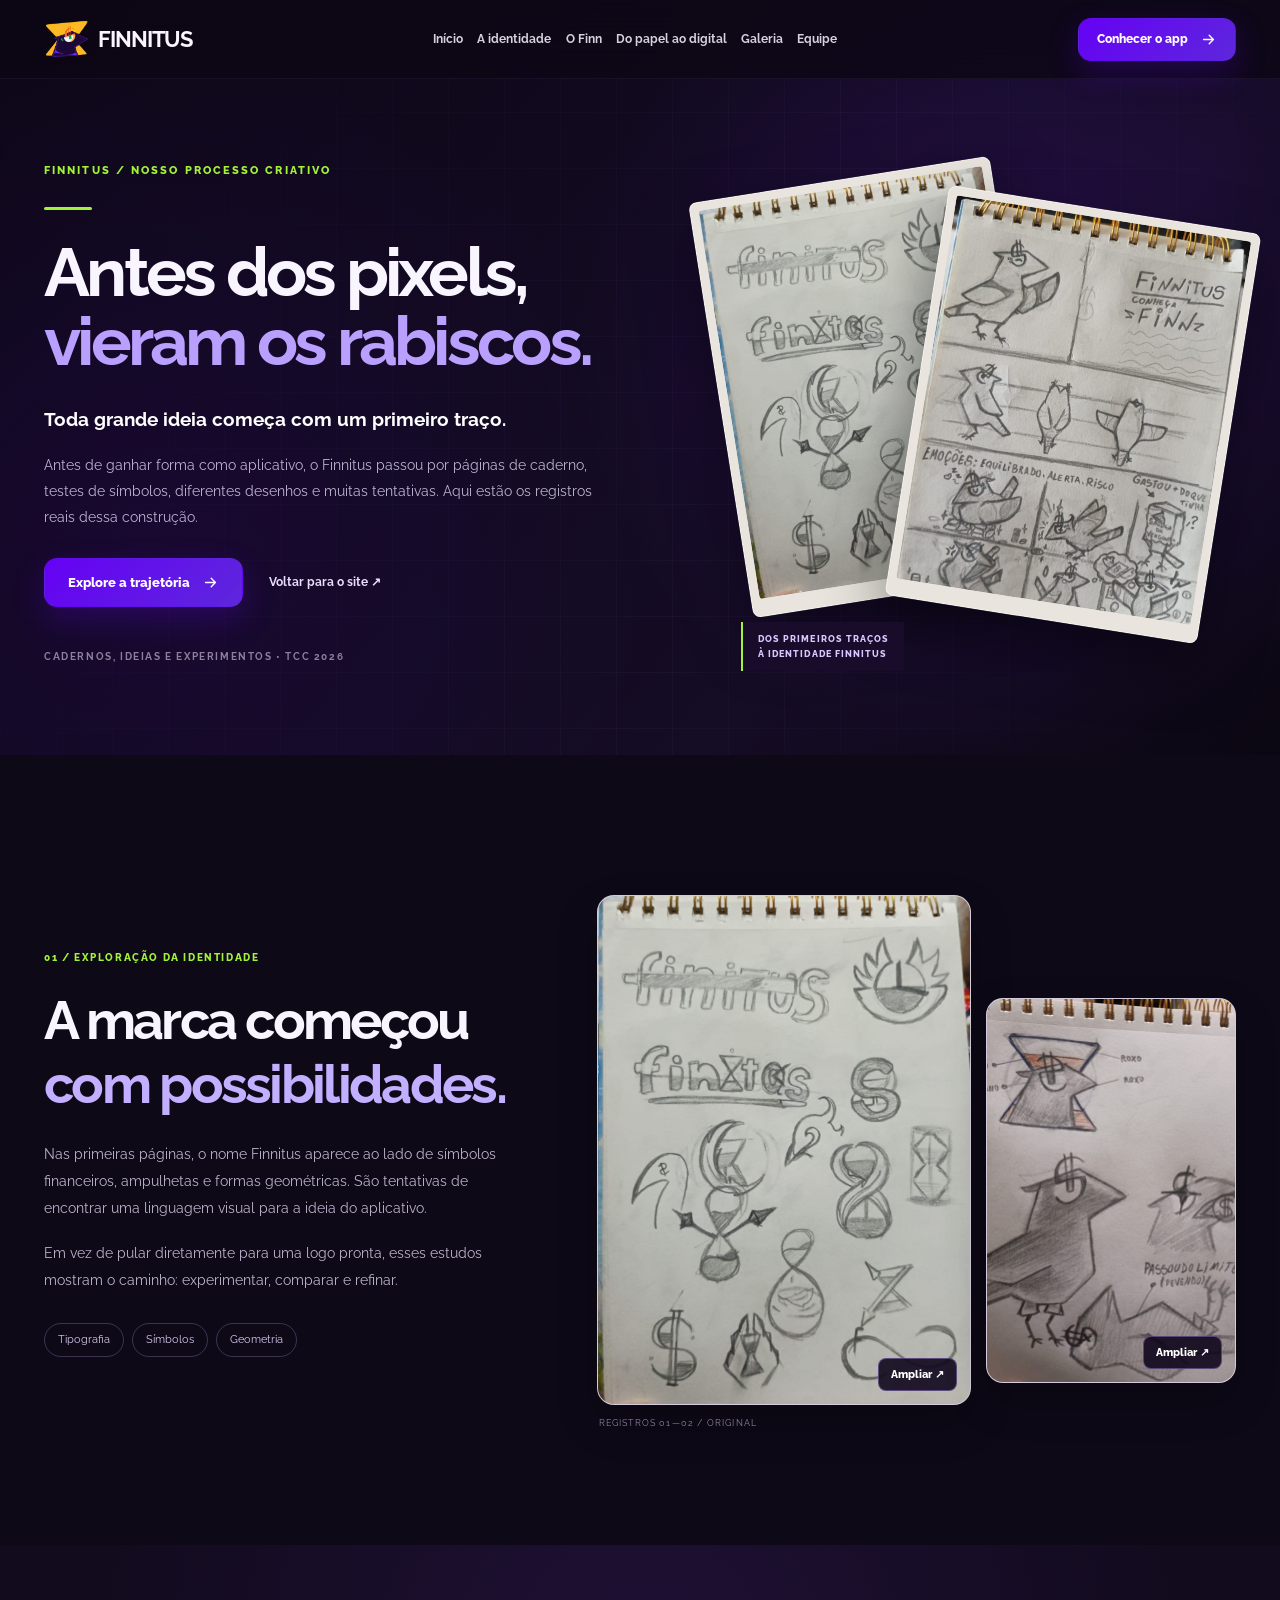
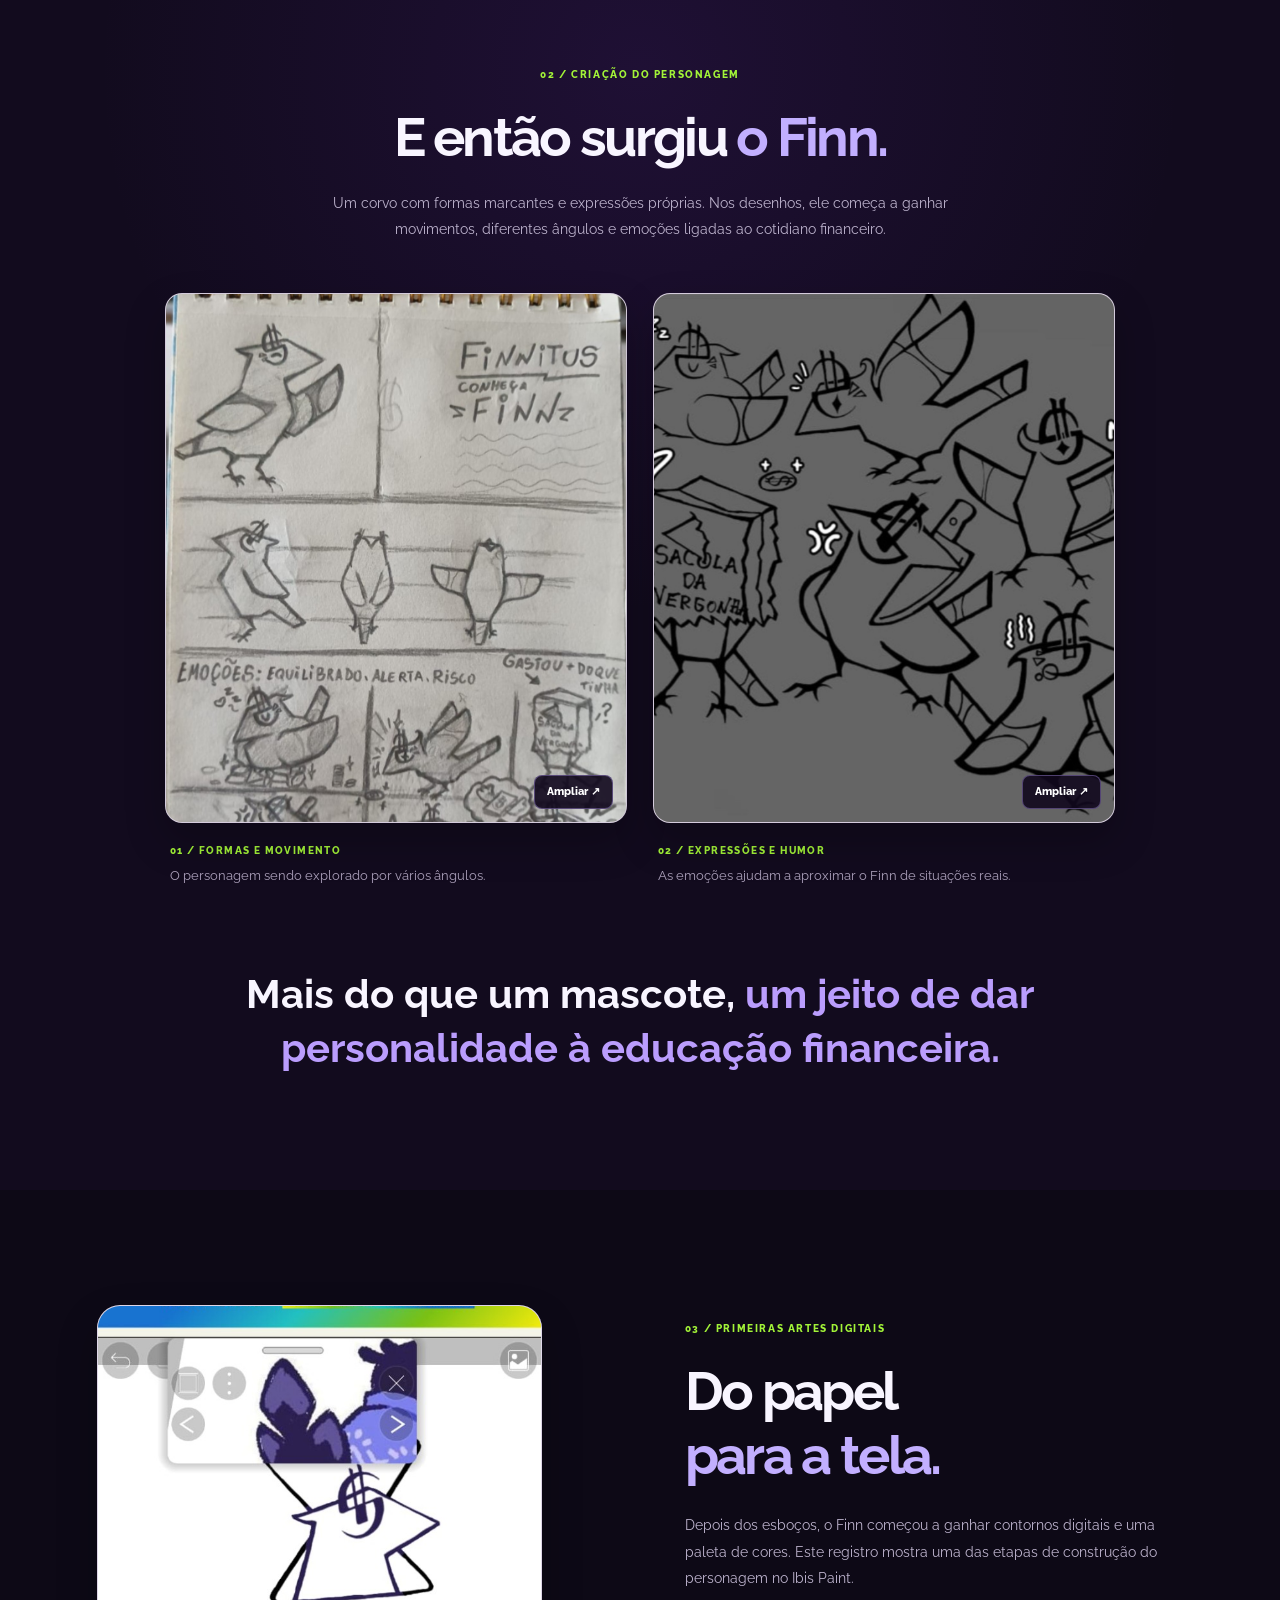
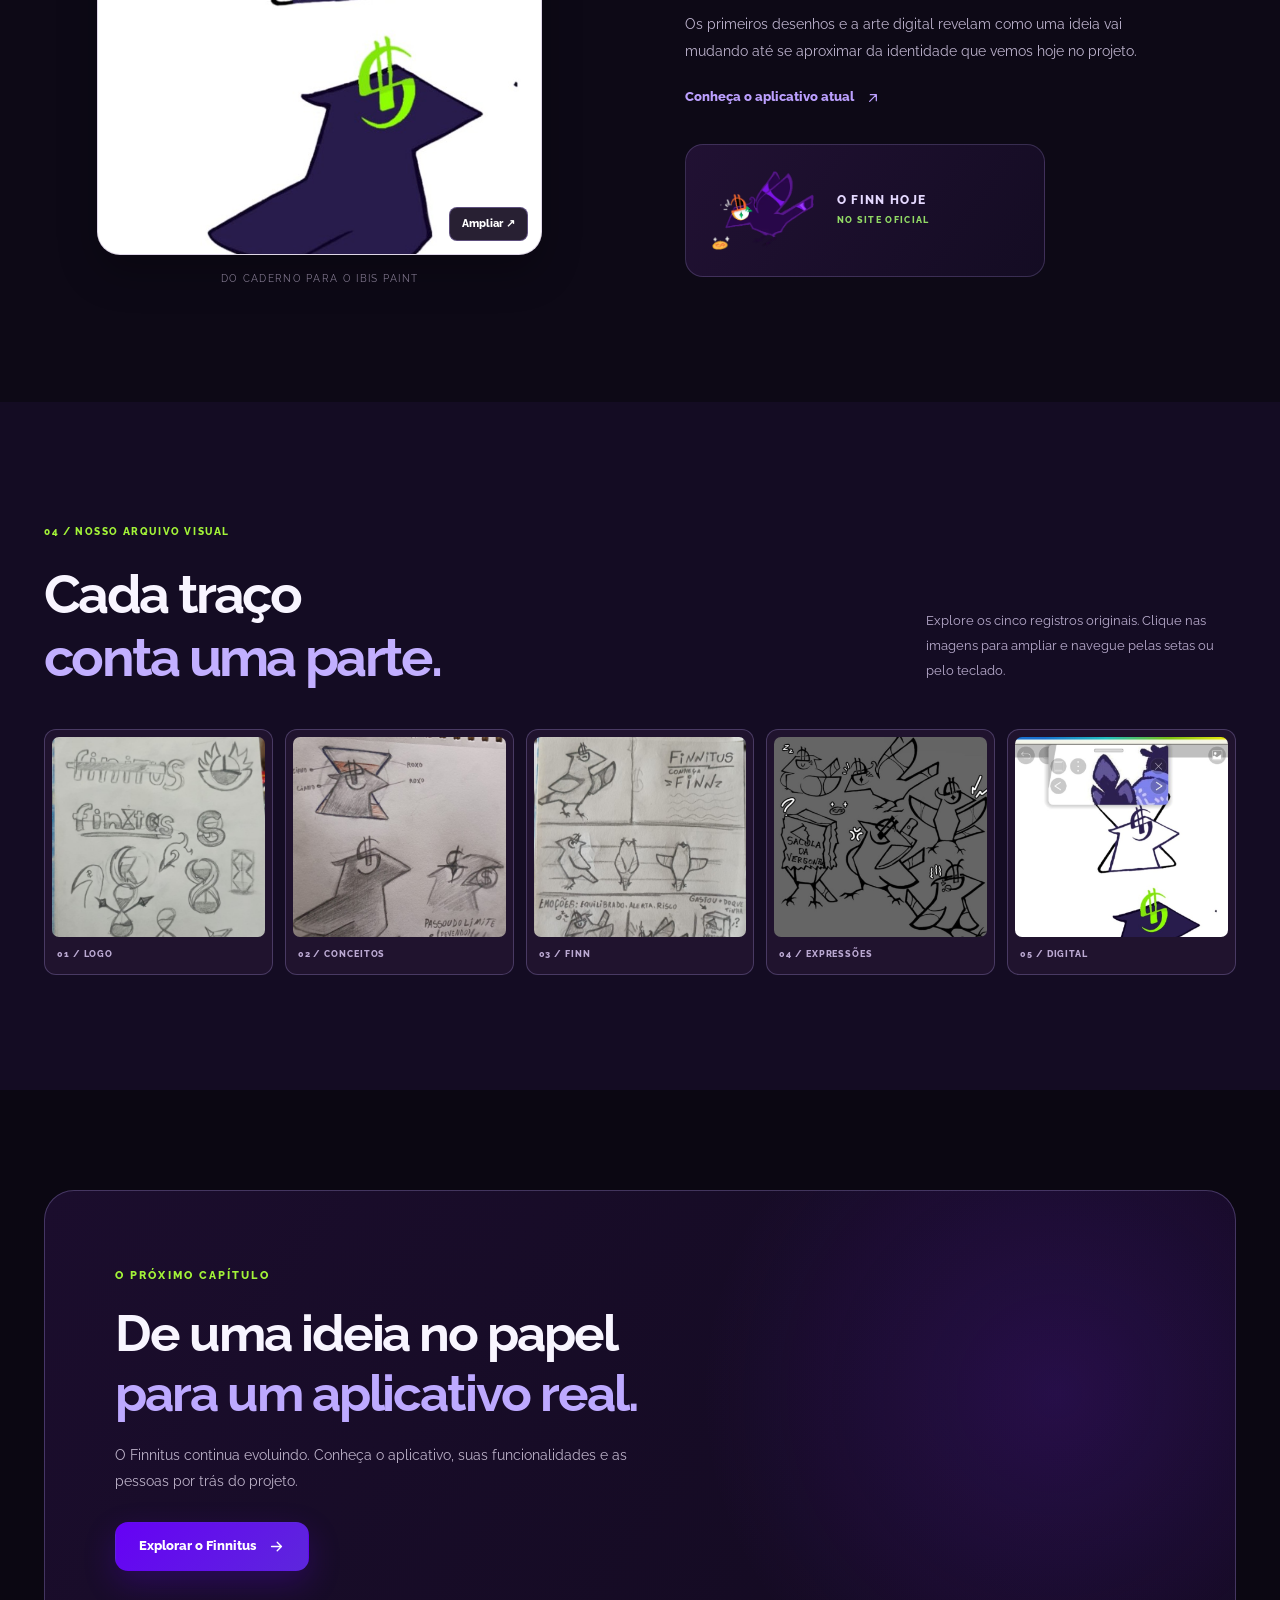
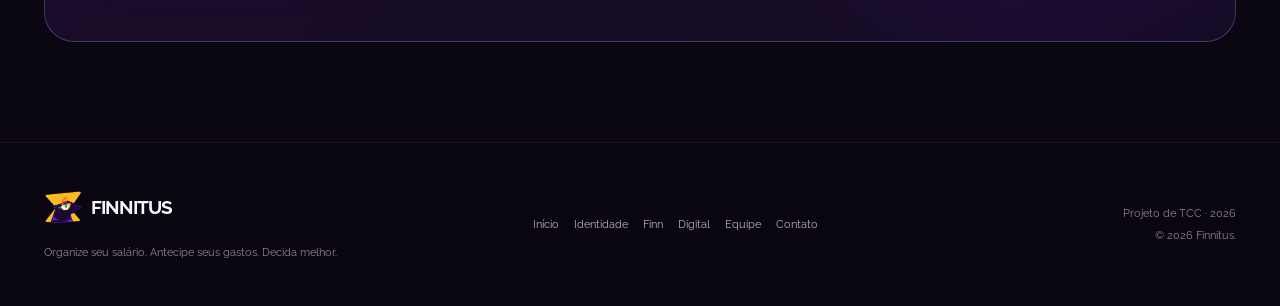
==== historia.html @ f1fde60e "design" ====
<!doctype html>
<html lang="pt-BR">
<head>
  <meta charset="UTF-8" />
  <meta name="viewport" content="width=device-width, initial-scale=1" />
  <meta name="theme-color" content="#0b0712" />
  <meta name="description" content="Conheça a origem do Finnitus: rascunhos da logo, primeiros desenhos do mascote Finn e o processo de criação da identidade visual do projeto." />
  <title>Nossa História — Os bastidores do Finnitus</title>
  <link rel="icon" type="image/png" href="assets/finn-icone.png" />
  <link rel="preconnect" href="https://fonts.googleapis.com" />
  <link rel="preconnect" href="https://fonts.gstatic.com" crossorigin />
  <link href="https://fonts.cdnfonts.com/css/sansation" rel="stylesheet" />
  <link href="https://fonts.googleapis.com/css2?family=Raleway:wght@400;500;600;700;800&display=swap" rel="stylesheet" />
  <link rel="stylesheet" href="styles.css" />
  <script src="historia.js" defer></script>
</head>
<body class="history-page">
  <svg class="svg-sprite" xmlns="http://www.w3.org/2000/svg" aria-hidden="true">
    <symbol id="icon-arrow" viewBox="0 0 24 24"><path d="M5 12h14m-6-6 6 6-6 6"/></symbol>
    <symbol id="icon-arrow-up-right" viewBox="0 0 24 24"><path d="M7 17 17 7M8 7h9v9"/></symbol>
    <symbol id="icon-menu" viewBox="0 0 24 24"><path d="M4 7h16M4 12h16M4 17h16"/></symbol>
    <symbol id="icon-close" viewBox="0 0 24 24"><path d="M5 5l14 14M19 5 5 19"/></symbol>
  </svg>
  <div class="scroll-progress" aria-hidden="true"></div>
  <header class="site-header" id="topo">
    <div class="container nav-shell">
      <a class="brand" href="index.html#inicio" aria-label="Finnitus, voltar ao início">
        <img src="assets/finn-logo-principal.png" alt="" width="41" height="36" />
        <span>FINNITUS<span></span></span>
      </a>
      <nav class="desktop-nav" aria-label="Menu principal">
        <a href="index.html#inicio">Início</a>
        <a href="#identidade">A identidade</a>
        <a href="#finn">O Finn</a>
        <a href="#digital">Do papel ao digital</a>
        <a href="#galeria">Galeria</a>
        <a href="index.html#equipe">Equipe</a>
      </nav>
      <a class="btn btn-small btn-gold desktop-download" href="index.html#funcionalidades">Conhecer o app <svg class="i" aria-hidden="true"><use href="#icon-arrow"/></svg></a>
      <button class="menu-toggle" type="button" aria-label="Abrir menu" aria-controls="mobile-nav" aria-expanded="false"><svg class="i"><use href="#icon-menu"/></svg></button>
    </div>
    <nav class="mobile-nav" id="mobile-nav" aria-label="Menu para celular" hidden>
      <a href="index.html#inicio">Início</a><a href="#identidade">A identidade</a><a href="#finn">O Finn</a><a href="#digital">Do papel ao digital</a><a href="#galeria">Galeria</a><a href="index.html#equipe">Equipe</a><a class="mobile-download" href="index.html#funcionalidades">Conhecer o aplicativo →</a>
    </nav>
  </header>
  <main>
    <section class="story-hero" aria-labelledby="story-hero-heading">
      <div class="container story-hero-grid">
        <div class="story-hero-copy" data-reveal>
          <span class="section-label">FINNITUS / NOSSO PROCESSO CRIATIVO</span>
          <span class="story-small-rule" aria-hidden="true"></span>
          <h1 id="story-hero-heading">Antes dos pixels,<br><em>vieram os rabiscos.</em></h1>
          <p class="story-hero-lead">Toda grande ideia começa com um primeiro traço.</p>
          <p>Antes de ganhar forma como aplicativo, o Finnitus passou por páginas de caderno, testes de símbolos, diferentes desenhos e muitas tentativas. Aqui estão os registros reais dessa construção.</p>
          <div class="story-hero-actions"><a class="btn btn-gold" href="#identidade">Explore a trajetória <svg class="i" aria-hidden="true"><use href="#icon-arrow"/></svg></a><a class="story-text-link" href="index.html#inicio">Voltar para o site ↗</a></div>
          <div class="story-hero-footnote">CADERNOS, IDEIAS E EXPERIMENTOS • TCC 2026</div>
        </div>
        <div class="story-hero-art" aria-label="Montagem com registros originais dos desenhos do Finnitus" data-reveal>
          <figure class="story-hero-sheet sheet-left"><img src="assets/historia/estudos-logo.jpg" alt="Estudos iniciais de logotipos Finnitus, símbolos e ampulhetas feitos a lápis"></figure>
          <figure class="story-hero-sheet sheet-right"><img src="assets/historia/esbocos-finn.jpg" alt="Página de caderno com estudos do corvo Finn e suas expressões"></figure>
          <span class="story-art-tag">DOS PRIMEIROS TRAÇOS<br>À IDENTIDADE FINNITUS</span>
        </div>
      </div>
    </section>

    <section class="section story-chapter story-chapter-one" id="identidade" aria-labelledby="identity-heading">
      <div class="container story-chapter-grid">
        <div class="story-chapter-copy" data-reveal>
          <span class="story-step">01 / EXPLORAÇÃO DA IDENTIDADE</span>
          <h2 class="section-title" id="identity-heading">A marca começou<br><span>com possibilidades.</span></h2>
          <p>Nas primeiras páginas, o nome Finnitus aparece ao lado de símbolos financeiros, ampulhetas e formas geométricas. São tentativas de encontrar uma linguagem visual para a ideia do aplicativo.</p>
          <p>Em vez de pular diretamente para uma logo pronta, esses estudos mostram o caminho: experimentar, comparar e refinar.</p>
          <div class="story-keywords"><span>Tipografia</span><span>Símbolos</span><span>Geometria</span></div>
        </div>
        <div class="story-photo-layout" data-reveal>
          <button class="story-photo story-photo-tall" type="button" data-lightbox-img="assets/historia/estudos-logo.jpg" data-lightbox-caption="Estudos iniciais da identidade — letras, símbolos e ampulhetas" aria-label="Ampliar estudos da identidade visual">
            <img src="assets/historia/estudos-logo.jpg" alt="Esboços do lettering Finnitus e diversos símbolos financeiros em um caderno" loading="lazy"><span class="story-photo-zoom">Ampliar ↗</span>
          </button>
          <button class="story-photo story-photo-small" type="button" data-lightbox-img="assets/historia/primeiros-conceitos.jpg" data-lightbox-caption="Experimentos com geometria, corvo e símbolo financeiro" aria-label="Ampliar os primeiros conceitos do Finnitus">
            <img src="assets/historia/primeiros-conceitos.jpg" alt="Esboços geométricos feitos a lápis combinando o corvo com símbolo de dinheiro" loading="lazy"><span class="story-photo-zoom">Ampliar ↗</span>
          </button>
          <span class="story-photo-foot">REGISTROS 01—02 / ORIGINAL</span>
        </div>
      </div>
    </section>

    <section class="section story-chapter story-chapter-alt" id="finn" aria-labelledby="finn-heading">
      <div class="container">
        <div class="story-center-intro" data-reveal>
          <span class="story-step">02 / CRIAÇÃO DO PERSONAGEM</span>
          <h2 class="section-title" id="finn-heading">E então surgiu <span>o Finn.</span></h2>
          <p>Um corvo com formas marcantes e expressões próprias. Nos desenhos, ele começa a ganhar movimentos, diferentes ângulos e emoções ligadas ao cotidiano financeiro.</p>
        </div>
        <div class="story-two-photos" data-reveal>
          <div class="story-photo-with-caption">
            <button class="story-photo" type="button" data-lightbox-img="assets/historia/esbocos-finn.jpg" data-lightbox-caption="Estudos do corvo Finn: poses, movimentos e primeiras expressões" aria-label="Ampliar desenhos iniciais do Finn">
              <img src="assets/historia/esbocos-finn.jpg" alt="Caderno com estudos do Finn de frente, de costas, de lado e em diversas situações" loading="lazy"><span class="story-photo-zoom">Ampliar ↗</span>
            </button>
            <div class="story-figure-label"><span>01 / FORMAS E MOVIMENTO</span><p>O personagem sendo explorado por vários ângulos.</p></div>
          </div>
          <div class="story-photo-with-caption">
            <button class="story-photo" type="button" data-lightbox-img="assets/historia/expressoes-finn.jpg" data-lightbox-caption="Estudos de emoções do Finn: sono, surpresa, preocupação e gastos" aria-label="Ampliar expressões e emoções do Finn">
              <img src="assets/historia/expressoes-finn.jpg" alt="Conjunto de desenhos do Finn com expressões variadas, incluindo a sacola da vergonha" loading="lazy"><span class="story-photo-zoom">Ampliar ↗</span>
            </button>
            <div class="story-figure-label"><span>02 / EXPRESSÕES E HUMOR</span><p>As emoções ajudam a aproximar o Finn de situações reais.</p></div>
          </div>
        </div>
        <div class="story-quote" data-reveal>Mais do que um mascote, <em>um jeito de dar personalidade à educação financeira.</em></div>
      </div>
    </section>

    <section class="section story-chapter story-digital" id="digital" aria-labelledby="digital-heading">
      <div class="container story-digital-grid">
        <div class="story-digital-media" data-reveal>
          <button class="story-photo story-digital-screenshot" type="button" data-lightbox-img="assets/historia/finn-digital.jpg" data-lightbox-caption="Primeira fase da arte digital do Finn no Ibis Paint" aria-label="Ampliar registro do desenho digital do Finn">
            <img src="assets/historia/finn-digital.jpg" alt="Tela do Ibis Paint com o desenho digital de um corvo roxo, com traços e cores mais definidos" loading="lazy"><span class="story-photo-zoom">Ampliar ↗</span>
          </button>
          <span class="story-digital-media-tag">DO CADERNO PARA O IBIS PAINT</span>
        </div>
        <div class="story-chapter-copy" data-reveal>
          <span class="story-step">03 / PRIMEIRAS ARTES DIGITAIS</span>
          <h2 class="section-title" id="digital-heading">Do papel<br><span>para a tela.</span></h2>
          <p>Depois dos esboços, o Finn começou a ganhar contornos digitais e uma paleta de cores. Este registro mostra uma das etapas de construção do personagem no Ibis Paint.</p>
          <p>Os primeiros desenhos e a arte digital revelam como uma ideia vai mudando até se aproximar da identidade que vemos hoje no projeto.</p>
          <a href="index.html#funcionalidades" class="history-preview-link">Conheça o aplicativo atual <svg class="i" aria-hidden="true"><use href="#icon-arrow-up-right"/></svg></a>
          <div class="story-current-finn" aria-label="Versão atual do mascote no site"><img src="assets/finn-voando.png" alt="Finn, mascote atual do Finnitus, em uma pose de voo" loading="lazy"/><span>O FINN HOJE<br><small>NO SITE OFICIAL</small></span></div>
        </div>
      </div>
    </section>

    <section class="section story-gallery-section" id="galeria" aria-labelledby="gallery-heading">
      <div class="container">
        <div class="story-gallery-header" data-reveal>
          <div><span class="story-step">04 / NOSSO ARQUIVO VISUAL</span><h2 class="section-title" id="gallery-heading">Cada traço<br><span>conta uma parte.</span></h2></div>
          <p>Explore os cinco registros originais. Clique nas imagens para ampliar e navegue pelas setas ou pelo teclado.</p>
        </div>
        <div class="story-gallery-grid" data-reveal>
          <button type="button" class="story-gallery-item" data-lightbox-target="0"><img src="assets/historia/estudos-logo.jpg" alt="Miniatura dos estudos de logo" loading="lazy"><span>01 / LOGO</span></button>
          <button type="button" class="story-gallery-item" data-lightbox-target="1"><img src="assets/historia/primeiros-conceitos.jpg" alt="Miniatura dos primeiros conceitos geométricos" loading="lazy"><span>02 / CONCEITOS</span></button>
          <button type="button" class="story-gallery-item" data-lightbox-target="2"><img src="assets/historia/esbocos-finn.jpg" alt="Miniatura dos esboços do mascote" loading="lazy"><span>03 / FINN</span></button>
          <button type="button" class="story-gallery-item" data-lightbox-target="3"><img src="assets/historia/expressoes-finn.jpg" alt="Miniatura das expressões do Finn" loading="lazy"><span>04 / EXPRESSÕES</span></button>
          <button type="button" class="story-gallery-item" data-lightbox-target="4"><img src="assets/historia/finn-digital.jpg" alt="Miniatura do Finn digital no Ibis Paint" loading="lazy"><span>05 / DIGITAL</span></button>
        </div>
      </div>
    </section>

    <section class="story-cta-section">
      <div class="container"><div class="story-cta-inner" data-reveal>
        <span class="section-label">O PRÓXIMO CAPÍTULO</span>
        <h2>De uma ideia no papel<br><span>para um aplicativo real.</span></h2>
        <p>O Finnitus continua evoluindo. Conheça o aplicativo, suas funcionalidades e as pessoas por trás do projeto.</p>
        <a href="index.html#inicio" class="btn btn-gold">Explorar o Finnitus <svg class="i" aria-hidden="true"><use href="#icon-arrow"/></svg></a>
      </div></div>
    </section>
  </main>
  <footer class="footer"><div class="container footer-content"><div><a class="brand" href="index.html#inicio"><img src="assets/finn-logo-principal.png" alt="" width="37" height="33"/><span>FINNITUS</span></a><p>Organize seu salário. Antecipe seus gastos. Decida melhor.</p></div><div class="footer-links"><a href="index.html#inicio">Início</a><a href="#identidade">Identidade</a><a href="#finn">Finn</a><a href="#digital">Digital</a><a href="index.html#equipe">Equipe</a><a href="index.html#contato">Contato</a></div><div class="footer-legal"><p>Projeto de TCC · 2026</p><p>© <span id="current-year">2026</span> Finnitus.</p></div></div></footer>

  <dialog class="story-lightbox" id="story-lightbox" aria-label="Visualização ampliada dos registros do Finnitus">
    <button class="story-lightbox-close" type="button" data-lightbox-close aria-label="Fechar imagem">✕</button>
    <button class="story-lightbox-nav story-lightbox-prev" type="button" data-lightbox-prev aria-label="Imagem anterior">‹</button>
    <figure><img src="" alt="" id="story-lightbox-image"/><figcaption><span id="story-lightbox-caption"></span><small id="story-lightbox-count"></small></figcaption></figure>
    <button class="story-lightbox-nav story-lightbox-next" type="button" data-lightbox-next aria-label="Próxima imagem">›</button>
  </dialog>
</body>
</html>
---- styles.css ----
/* FINNITUS • Landing page | Paleta oficial #420090 #320B59 #FFB909 #2AA84E */
:root {
  color-scheme: dark;
  --bg: #0b0712;
  --bg-2: #100b1b;
  --surface: #191026;
  --surface-2: #21122f;
  --purple: #420090;
  --purple-dark: #320b59;
  --purple-light: #ab67fc;
  --yellow: #ffb909;
  --green: #2aa84e;
  --text: #f8f5ff;
  --muted: #aaa3b9;
  --border: rgba(194,133,252,.22);
  --serif: 'The Seasons','Playfair Display',Georgia,serif;
  --sans: 'DM Sans',Arial,sans-serif;
  --radius: 20px;
}

*,*::before,*::after {
  box-sizing: border-box;
}

html {
  scroll-behavior: smooth;
  scroll-padding-top: 98px;
}

body {
  margin: 0;
  background: var(--bg);
  color: var(--text);
  font-family: var(--sans);
  font-size: 16px;
  line-height: 1.6;
  -webkit-font-smoothing: antialiased;
  overflow-x: hidden;
}

::selection {
  background: #ffb909;
  color: #15071e;
}

a {
  color: inherit;
  text-decoration: none;
}

button,input,textarea {
  font: inherit;
}

button {
  cursor: pointer;
}

button:disabled {
  cursor: not-allowed;
}

img {
  max-width: 100%;
  display: block;
}

svg.i {
  width: 20px;
  height: 20px;
  stroke: currentColor;
  stroke-width: 1.9;
  fill: none;
  stroke-linecap: round;
  stroke-linejoin: round;
  flex-shrink: 0;
}

.svg-sprite {
  position: absolute;
  width: 0;
  height: 0;
  overflow: hidden;
}

.container {
  width: min(1220px,calc(100% - 88px));
  margin: 0 auto;
}

.section {
  position: relative;
  padding: 112px 0;
  isolation: isolate;
}

.section-label {
  font-size: 11px;
  letter-spacing: .19em;
  font-weight: 800;
  color: var(--yellow);
  display: inline-block;
  margin-bottom: 20px;
}

.section-title {
  font-family: var(--serif);
  font-weight: 500;
  letter-spacing: -.045em;
  line-height: 1.18;
  font-size: clamp(34px,4.2vw,61px);
  margin: 0 0 23px;
}

.section-title span {
  color: #b681fa;
}

.section-heading {
  display: flex;
  align-items: end;
  justify-content: space-between;
  gap: 32px;
  margin-bottom: 40px;
}

.section-heading .section-title {
  margin-bottom: 10px;
}

.section-heading p {
  color: var(--muted);
  margin: 0;
  max-width: 460px;
}

.section-aside {
  font-size: 11px;
  color: var(--yellow);
  letter-spacing: .14em;
  text-align: right;
  line-height: 1.8;
  font-weight: 700;
}

.text-link {
  color: var(--yellow);
  display: inline-flex;
  align-items: center;
  gap: 12px;
  font-weight: 700;
  margin-top: 16px;
  transition: gap .25s;
}

.text-link:hover {
  gap: 20px;
}

.text-link .i {
  width: 16px;
}

.btn {
  border: 1px solid transparent;
  display: inline-flex;
  align-items: center;
  justify-content: center;
  gap: 12px;
  padding: 15px 23px;
  border-radius: 13px;
  font-weight: 800;
  font-size: 13px;
  line-height: 1.25;
  white-space: nowrap;
  transition: transform .25s,box-shadow .25s,background .25s,border-color .25s;
  min-height: 48px;
}

.btn .i {
  width: 17px;
  height: 17px;
}

.btn:hover {
  transform: translateY(-3px);
}

.btn:focus-visible,a:focus-visible,summary:focus-visible,input:focus-visible,textarea:focus-visible,.menu-toggle:focus-visible {
  outline: 2px solid var(--yellow);
  outline-offset: 4px;
}

.btn-gold {
  background: var(--yellow);
  color: #241007;
  box-shadow: 0 10px 32px #ffb90924;
}

.btn-gold:hover {
  background: #ffd348;
  box-shadow: 0 12px 42px #ffb90938;
}

.btn-outline {
  border-color: #ffb90991;
  background: #180e25;
  color: var(--text);
}

.btn-outline:hover {
  border-color: var(--yellow);
  background: #291c33;
}

.btn-dark {
  background: #130d1f;
  color: var(--text);
  box-shadow: 0 9px 25px #1c0c2666;
}

.btn-dark:hover {
  background: #251239;
}

.btn-small {
  font-size: 12px;
  padding: 12px 18px;
  min-height: 42px;
}

/* background */
.page-glow {
  position: absolute;
  z-index: -1;
  pointer-events: none;
  filter: blur(30px);
  border-radius: 50%;
}

.glow-one {
  width: 500px;
  height: 500px;
  top: -150px;
  right: -170px;
  background: radial-gradient(circle,#62009733,transparent 65%);
}

.glow-two {
  width: 650px;
  height: 650px;
  top: 1300px;
  left: -400px;
  background: radial-gradient(circle,#320b593f,transparent 62%);
}

.scroll-progress {
  position: fixed;
  height: 3px;
  left: 0;
  top: 0;
  background: linear-gradient(90deg,var(--yellow),#8b40df,var(--green));
  width: 0;
  z-index: 300;
}

/* header */
.site-header {
  position: fixed;
  top: 0;
  left: 0;
  width: 100%;
  z-index: 100;
  background: rgba(12,7,20,.76);
  backdrop-filter: blur(22px);
  -webkit-backdrop-filter: blur(22px);
  border-bottom: 1px solid #bb91ea12;
  transition: background .3s;
}

.site-header.scrolled {
  background: rgba(9,5,16,.94);
  box-shadow: 0 8px 42px #0004;
}

.nav-shell {
  min-height: 78px;
  display: flex;
  align-items: center;
  justify-content: space-between;
  gap: 16px;
}

.brand {
  display: inline-flex;
  align-items: center;
  gap: 8px;
  white-space: nowrap;
}

.brand img {
  height: 46px;
  width: 46px;
  object-fit: contain;
}

.brand>span {
  font-family: var(--serif);
  font-size: 22px;
  letter-spacing: -.04em;
  line-height: 1;
}

.brand-dot {
  color: var(--yellow);
}

.desktop-nav {
  display: flex;
  gap: 23px;
  align-items: center;
}

.desktop-nav a {
  color: #d7d1df;
  font-size: 11.5px;
  font-weight: 700;
  padding: 10px 0;
  position: relative;
  transition: color .2s;
}

.desktop-nav a::after {
  content: '';
  height: 2px;
  background: var(--yellow);
  position: absolute;
  left: 0;
  bottom: 2px;
  width: 0;
  transition: width .25s;
}

.desktop-nav a:hover,.desktop-nav a.is-current {
  color: white;
}

.desktop-nav a.is-current::after,.desktop-nav a:hover::after {
  width: 100%;
}

.menu-toggle {
  display: none;
  background: transparent;
  border: 1px solid var(--border);
  border-radius: 10px;
  min-width: 42px;
  min-height: 42px;
  color: white;
  align-items: center;
  justify-content: center;
}

.mobile-nav {
  display: none;
}

/* hero */
.hero {
  min-height: 765px;
  display: flex;
  align-items: center;
  padding-top: 155px;
  padding-bottom: 95px;
  overflow: hidden;
  background: radial-gradient(circle at 71% 45%,#3d0a644f,transparent 36%),radial-gradient(circle at 7% 80%,#2b0b4840,transparent 41%),linear-gradient(150deg,#0e0917,#090711 84%);
}

.hero::before {
  content: '';
  width: 550px;
  height: 550px;
  position: absolute;
  right: -200px;
  top: 60px;
  border: 1px solid #ffb9091c;
  transform: rotate(35deg);
  border-radius: 80px;
  pointer-events: none;
}

.hero::after {
  content: '';
  position: absolute;
  left: -130px;
  bottom: -130px;
  width: 340px;
  height: 240px;
  transform: rotate(-28deg);
  background: linear-gradient(90deg,#ffb90930,transparent);
  filter: blur(30px);
  pointer-events: none;
}

.hero-noise {
  position: absolute;
  inset: 0;
  pointer-events: none;
  z-index: -1;
  background-image: url("data:image/svg+xml,%3Csvg viewBox='0 0 180 180' xmlns='http://www.w3.org/2000/svg'%3E%3Cfilter id='n'%3E%3CfeTurbulence type='fractalNoise' baseFrequency='.82' numOctaves='3' stitchTiles='stitch'/%3E%3C/filter%3E%3Crect width='100%25' height='100%25' filter='url(%23n)' opacity='.19'/%3E%3C/svg%3E");
  opacity: .12;
}

.hero-layout {
  display: grid;
  grid-template-columns: 46% 54%;
  align-items: center;
  gap: 0;
}

.hero-copy {
  position: relative;
  z-index: 8;
  padding-top: 12px;
}

.eyebrow {
  display: flex;
  align-items: center;
  gap: 10px;
  font-size: 10px;
  letter-spacing: .14em;
  font-weight: 800;
  color: #d5c2e8;
  margin-bottom: 30px;
}

.pulse-dot {
  width: 7px;
  height: 7px;
  border-radius: 100%;
  background: var(--green);
  box-shadow: 0 0 0 5px #2aa84e1a;
  animation: pulse 3s ease-in-out infinite;
}

.hero h1 {
  font-family: var(--serif);
  font-weight: 500;
  font-size: clamp(59px,7vw,111px);
  line-height: .99;
  letter-spacing: -.068em;
  margin: 0 0 26px;
  text-shadow: 0 6px 25px #0005;
}

.hero h1>span {
  display: block;
  color: #ad66ff;
}

.title-point {
  color: var(--yellow);
}

.hero-lead {
  font-family: var(--serif);
  font-size: clamp(20px,2vw,29px);
  line-height: 1.33;
  max-width: 430px;
  color: var(--text);
  margin: 0 0 18px;
}

.hero-lead em {
  color: var(--yellow);
  font-style: normal;
}

.hero-description {
  max-width: 450px;
  color: #b6adca;
  font-size: 14px;
  line-height: 1.9;
  margin: 0 0 32px;
}

.hero-actions {
  display: flex;
  gap: 12px;
  flex-wrap: wrap;
}

.hero-meta {
  display: flex;
  align-items: center;
  gap: 16px;
  margin-top: 38px;
}

.mini-avatars {
  display: flex;
  align-items: center;
  padding-left: 6px;
}

.mini-avatars img {
  width: 34px;
  height: 34px;
  margin-left: -8px;
  border: 2px solid #110b1d;
  border-radius: 50%;
  object-fit: cover;
  object-position: center;
  display: block;
  background: #2a173d;
  box-shadow: 0 4px 12px rgba(0, 0, 0, 0.22);
}

.mini-avatars img:first-child {
  margin-left: 0;
}

@media (max-width: 520px) {
  .mini-avatars img {
    width: 30px;
    height: 30px;
  }
}

.hero-meta strong {
  display: block;
  font-size: 11px;
}

.hero-meta small {
  color: #a29caf;
  font-size: 10px;
  display: block;
}

.hero-art {
  position: relative;
  height: 580px;
  transform-style: preserve-3d;
}

.hero-orbit {
  position: absolute;
  pointer-events: none;
  border-radius: 50%;
  transform: rotate(-17deg);
}

.orbit-one {
  width: 520px;
  height: 275px;
  border: 1px solid #9d44e550;
  left: 43px;
  top: 175px;
  box-shadow: inset 0 0 70px #4e157b19;
}

.orbit-two {
  width: 600px;
  height: 350px;
  border: 1px dashed #ffb90940;
  left: 10px;
  top: 155px;
}

.hero-geo {
  position: absolute;
  pointer-events: none;
}

.geo-diamond {
  height: 230px;
  width: 230px;
  background: linear-gradient(145deg,#ffb909d6,#ffb90910);
  clip-path: polygon(50% 0,100% 50%,50% 100%,0 50%);
  right: 15px;
  top: 25px;
  transform: rotate(16deg);
  opacity: .35;
}

.geo-line {
  height: 2px;
  width: 350px;
  background: linear-gradient(90deg,transparent,#2aa84e,transparent);
  transform: rotate(-36deg);
  right: -40px;
  top: 220px;
  box-shadow: 0 0 30px #2aa84e;
}

.mockphone {
  width: 228px;
  height: 462px;
  border-radius: 38px;
  position: absolute;
  overflow: hidden;
  padding: 8px;
  background: linear-gradient(135deg,#9080a9,#21152d 26%,#0b0712 65%,#9b50d4);
  border: 2px solid #b279e7;
  box-shadow: 0 20px 70px #000b,0 0 50px #5b169551, inset 0 0 4px #fbebff;
  transform-origin: center;
  transition: transform .3s ease;
}

.phone-front {
  left: 82px;
  top: 48px;
  z-index: 3;
  transform: rotate(-9deg);
  animation: phoneFloat 7s ease-in-out infinite;
}

.phone-back {
  right: 42px;
  top: 28px;
  z-index: 2;
  transform: rotate(10deg) scale(.96);
  opacity: .97;
  animation: phoneFloatBack 8s ease-in-out infinite;
}

.phone-screen {
  height: 100%;
  border-radius: 29px;
  position: relative;
  overflow: hidden;
  background: linear-gradient(180deg,#0f091a,#160c24 60%,#0c0813);
  padding: 29px 14px 17px;
}

.phone-notch {
  position: absolute;
  top: 14px;
  left: calc(50% - 47px);
  width: 94px;
  height: 18px;
  border-radius: 16px;
  background: #040307;
  z-index: 5;
}

.phone-status {
  position: absolute;
  top: 9px;
  left: 18px;
  right: 17px;
  display: flex;
  justify-content: space-between;
  color: #fff;
  font-size: 8px;
  font-weight: 800;
  letter-spacing: .06em;
}

.phone-welcome {
  display: flex;
  justify-content: space-between;
  align-items: center;
  font-size: 10px;
  margin: 18px 0 18px;
  line-height: 1.4;
}

.phone-welcome b {
  display: block;
  font-size: 12px;
}

.mini-circle {
  background: #422364;
  border-radius: 50%;
  padding: 6px;
}

.balance-card {
  border-radius: 14px;
  background: linear-gradient(140deg,#5709a8,#350465);
  padding: 15px 13px 12px;
  position: relative;
  overflow: hidden;
  box-shadow: 0 10px 30px #30015f4d;
}

.balance-card span {
  color: #e3c7ff;
  font-size: 9px;
  display: block;
}

.balance-card strong {
  font-size: 22px;
  line-height: 1.8;
  letter-spacing: -.05em;
}

.balance-card small {
  display: block;
  font-size: 8px;
  color: #d8afec;
}

.balance-stripe {
  position: absolute;
  bottom: -10px;
  right: -20px;
  border-radius: 50%;
  width: 110px;
  height: 60px;
  border: 15px solid #9d59fd42;
}

.phone-metrics {
  display: grid;
  grid-template-columns: 1fr 1fr;
  gap: 8px;
  margin-top: 11px;
}

.phone-metrics>div {
  background: #1b1029;
  border: 1px solid #39165c;
  border-radius: 12px;
  padding: 10px 9px;
}

.phone-metrics small,.phone-metrics strong {
  display: block;
  font-size: 8px;
}

.phone-metrics strong {
  font-size: 10px;
  margin-top: 4px;
}

.metric-icon {
  display: grid;
  place-items: center;
  width: 21px;
  height: 21px;
  border-radius: 7px;
  font-size: 15px;
  margin-bottom: 7px;
}

.m-green {
  background: #143c2d;
  color: #56d57c;
}

.m-gold {
  background: #4d2b13;
  color: var(--yellow);
}

.phone-section-title {
  display: flex;
  justify-content: space-between;
  font-size: 10px;
  font-weight: 800;
  margin: 21px 0 10px;
}

.phone-section-title span {
  color: #a898ba;
}

.tiny-chart {
  display: flex;
  align-items: end;
  gap: 8px;
  height: 66px;
  background: #1c102c;
  border: 1px solid #351b4e;
  border-radius: 10px;
  padding: 8px 12px;
}

.tiny-chart i {
  display: block;
  background: linear-gradient(#c38cfe,#6500cb);
  border-radius: 3px 3px 1px 1px;
  flex: 1;
  height: 20%;
}

.tiny-chart i:nth-child(2n) {
  background: linear-gradient(#69d887,#207a40);
}

.phone-nav {
  position: absolute;
  bottom: 0;
  left: 0;
  right: 0;
  display: flex;
  justify-content: space-around;
  background: #160b24;
  border-top: 1px solid #41215b;
  padding: 11px 5px;
}

.phone-nav span {
  color: #af63f8;
  font-size: 14px;
  text-align: center;
  line-height: 1;
}

.phone-nav small {
  font-size: 6px;
  display: block;
  margin-top: 4px;
  color: #aaa1ba;
}

.phone-top {
  display: flex;
  justify-content: space-between;
  font-size: 17px;
  font-weight: 700;
  margin: 21px 0;
}

.goal-card {
  border-radius: 14px;
  background: #241231;
  border: 1px solid #42215b;
  padding: 14px;
  margin-top: 12px;
}

.phone-caption {
  font-size: 9px;
  color: #d4bde6;
}

.goal-card strong {
  display: block;
  font-size: 17px;
  margin: 4px 0 13px;
}

.goal-card small {
  font-size: 8px;
  color: #68df90;
}

.progress-track {
  width: 100%;
  height: 7px;
  background: #271c37;
  border-radius: 20px;
  overflow: hidden;
}

.progress-track>span {
  height: 100%;
  display: block;
  background: linear-gradient(90deg,#23ab51,#72ef9d);
  border-radius: inherit;
}

.phone-back-label {
  font-family: var(--serif);
  font-size: 17px;
  line-height: 1.3;
  margin: 35px 4px 19px;
}

.phone-back-label b {
  color: var(--yellow);
  font-weight: 500;
}

.plan-card {
  border: 1px solid #5c2793;
  background: #30114780;
  display: flex;
  gap: 10px;
  align-items: center;
  padding: 12px;
  border-radius: 12px;
  font-size: 12px;
}

.plan-card small {
  display: block;
  font-size: 8px;
  color: #a9a0b6;
}

.small-hourglass {
  font-size: 24px;
}

.phone-bottom {
  height: 4px;
  width: 48px;
  border-radius: 9px;
  background: #aa91c2;
  position: absolute;
  bottom: 15px;
  left: calc(50% - 24px);
}

.hero-finn {
  position: absolute;
  z-index: 5;
  right: -24px;
  bottom: -4px;
  width: 295px;
  filter: drop-shadow(0 18px 24px #09010e);
  animation: finnBob 5s ease-in-out infinite;
}

.floating-note {
  font-size: 14px;
  position: absolute;
  right: -21px;
  top: 76px;
  z-index: 6;
  color: #ede4fb;
  letter-spacing: .08em;
  transform: rotate(9deg);
  text-align: center;
  font-weight: 700;
  text-transform: uppercase;
  line-height: 1.6;
}

.floating-note span {
  color: var(--yellow);
}

.floating-note .note-line {
  display: block;
  width: 55px;
  height: 27px;
  border-bottom: 2px solid var(--yellow);
  border-radius: 50%;
  transform: rotate(-20deg);
  margin: 0 auto;
}

.mockup-label {
  position: absolute;
  left: 75px;
  bottom: 8px;
  z-index: 5;
  font-size: 9px;
  letter-spacing: .03em;
  color: #9790a9;
}

.hero-edge {
  height: 2px;
  position: absolute;
  bottom: 0;
  left: 0;
  right: 0;
  background: linear-gradient(90deg,transparent,#ffb909aa,#6300a3,transparent);
}

/* marquee */
.ticker {
  height: 49px;
  overflow: hidden;
  background: var(--yellow);
  color: #190b21;
  display: flex;
  align-items: center;
  position: relative;
  z-index: 3;
}

.ticker-inner {
  display: flex;
  gap: 0;
  white-space: nowrap;
  width: max-content;
  animation: marquee 36s linear infinite;
  font-weight: 800;
  letter-spacing: .16em;
  font-size: 12px;
}

.ticker-inner span {
  padding-right: 30px;
}

.ticker-inner b {
  padding: 0 31px;
  color: #5b1686;
}

/* about */
.two-cols {
  display: grid;
  grid-template-columns: 1fr 1fr;
  align-items: center;
  gap: 80px;
}

.about {
  background: radial-gradient(circle at 85% 72%,#3f0b6127,transparent 39%);
}

.about-copy p {
  color: #bfb5cc;
  font-size: 15px;
  line-height: 1.9;
  margin: 0 0 17px;
  max-width: 510px;
}

.about-copy p strong {
  color: var(--text);
}

.about-art {
  height: 350px;
  border-radius: 28px;
  border: 1px solid #7430a46b;
  overflow: hidden;
  position: relative;
  background: linear-gradient(125deg,#270d41,#100b1d 70%);
  box-shadow: 0 25px 75px #0005;
  display: flex;
  align-items: center;
}

.about-art::before {
  content: '';
  position: absolute;
  top: -140px;
  left: -110px;
  background: #ffb909;
  width: 400px;
  height: 400px;
  clip-path: polygon(50% 0,100% 50%,50% 100%,0 50%);
  transform: rotate(20deg);
  opacity: .27;
}

.about-art::after {
  content: '';
  position: absolute;
  inset: auto -40px -100px 10px;
  height: 250px;
  background: radial-gradient(ellipse,#4200908b,transparent 70%);
  filter: blur(40px);
}

.about-art img {
  width: 295px;
  margin-left: -20px;
  z-index: 2;
  filter: drop-shadow(0 20px 20px #0008);
  animation: finnBob 7s ease-in-out infinite;
}

.about-art-mark {
  font-family: var(--serif);
  font-size: 290px;
  color: #ffffff07;
  position: absolute;
  right: -20px;
  top: -70px;
  line-height: 1;
}

.about-art-mark span {
  color: #ffb90914;
}

.about-quote {
  font-family: var(--serif);
  font-size: 27px;
  line-height: 1.43;
  z-index: 2;
  margin-left: -28px;
}

.about-quote span {
  color: var(--yellow);
}

.about-art-caption {
  position: absolute;
  left: 26px;
  bottom: 20px;
  z-index: 3;
  font-size: 9px;
  letter-spacing: .18em;
  color: #ded1eb;
}

/* features */
.features {
  background: linear-gradient(180deg,#0e0919,#110919);
}

.features-grid {
  display: grid;
  grid-template-columns: repeat(5,minmax(0,1fr));
  gap: 15px;
}

.feature-card {
  min-height: 292px;
  padding: 25px 21px 28px;
  border: 1px solid #5b32865e;
  border-radius: 18px;
  position: relative;
  background: linear-gradient(165deg,#211131,#160d22);
  overflow: hidden;
  transition: transform .3s,background .3s,border-color .3s,box-shadow .3s;
}

.feature-card::before {
  content: '';
  position: absolute;
  left: -45%;
  top: -70%;
  width: 180%;
  height: 110%;
  background: radial-gradient(circle,#68259c3a,transparent 60%);
  opacity: .38;
  pointer-events: none;
}

.feature-card:hover {
  transform: translateY(-9px);
  border-color: #a763eea8;
  box-shadow: 0 15px 45px #21033555;
}

.feature-icon {
  width: 53px;
  height: 53px;
  border-radius: 13px;
  background: #48117d;
  display: grid;
  place-items: center;
  color: #c795ff;
  margin-bottom: 38px;
}

.feature-icon .i {
  width: 27px;
  height: 27px;
}

.feature-green .feature-icon {
  background: #133b29;
  color: #59d681;
}

.feature-gold .feature-icon {
  background: #473004;
  color: var(--yellow);
}

.feature-orange .feature-icon {
  background: #492612;
  color: #ff9953;
}

.feature-index {
  position: absolute;
  top: 27px;
  right: 22px;
  font-size: 11px;
  color: #85738d;
}

.feature-card h3 {
  font-family: var(--serif);
  font-size: 23px;
  font-weight: 500;
  line-height: 1.25;
  letter-spacing: -.04em;
  margin: 0 0 15px;
  min-height: 57px;
}

.feature-card p {
  font-size: 12px;
  color: #b6a9c3;
  margin: 0;
  line-height: 1.65;
}

.card-stroke {
  height: 2px;
  width: 42px;
  position: absolute;
  bottom: 0;
  left: 21px;
  background: #b26afd;
  transition: width .3s;
}

.feature-card:hover .card-stroke {
  width: calc(100% - 42px);
}

.feature-green .card-stroke {
  background: #2aa84e;
}

.feature-gold .card-stroke {
  background: var(--yellow);
}

.feature-orange .card-stroke {
  background: #ff9953;
}

/* journey */
.journey {
  background: linear-gradient(125deg,#1b0c32,#210a40 70%,#140b22);
  overflow: hidden;
}

.journey::before {
  content: '';
  position: absolute;
  inset: 0;
  background: radial-gradient(circle at 75% 45%,#7f25994d,transparent 43%);
  z-index: -1;
}

.journey-layout {
  display: grid;
  grid-template-columns: .91fr 1.09fr;
  align-items: center;
  gap: 80px;
}

.journey-intro {
  color: #bfb3d3;
  max-width: 430px;
  margin-bottom: 25px;
}

.steps {
  list-style: none;
  margin: 0;
  padding: 0;
}

.steps li {
  display: flex;
  align-items: flex-start;
  gap: 19px;
  margin: 0;
  padding: 12px 0 17px;
  position: relative;
}

.steps li:not(:last-child)::after {
  content: '';
  position: absolute;
  left: 19px;
  top: 53px;
  bottom: -8px;
  width: 1px;
  background: #ffb90955;
}

.step-number {
  border-radius: 50%;
  background: var(--yellow);
  width: 40px;
  height: 40px;
  display: grid;
  place-items: center;
  color: #2c1827;
  font-weight: 800;
  font-size: 12px;
  flex-shrink: 0;
}

.steps strong {
  font-size: 14px;
}

.steps p {
  font-size: 12px;
  color: #c4b9d4;
  margin: 4px 0 0;
}

.journey-visual {
  min-height: 460px;
  position: relative;
  display: flex;
  align-items: center;
  justify-content: center;
}

.journey-glow {
  position: absolute;
  border-radius: 50%;
  height: 440px;
  width: 440px;
  background: #780bbd55;
  filter: blur(70px);
}

.stats-panel {
  position: relative;
  width: 370px;
  height: 285px;
  background: linear-gradient(140deg,#1f1034,#120a20);
  border: 1px solid #c87afd82;
  border-radius: 22px;
  padding: 28px;
  box-shadow: 0 35px 100px #0008;
  transform: rotate(-5deg);
}

.stats-panel>span {
  font-size: 11px;
  letter-spacing: .09em;
  color: #b0a5bd;
}

.stats-panel>strong {
  font-size: 16px;
  display: block;
  margin: 8px 0;
}

.stats-badge {
  margin-left: 5px;
  color: #2aa84e;
  font-size: 9px;
  letter-spacing: 0;
}

.panel-chart {
  height: 140px;
  display: flex;
  align-items: end;
  gap: 16px;
  border-bottom: 1px solid #644378;
  padding: 10px 2px 0;
}

.panel-chart i {
  flex: 1;
  height: var(--bar);
  background: linear-gradient(#c180ff,#6513a6);
  border-radius: 5px 5px 0 0;
  animation: barGrow 1.4s both;
  animation-delay: var(--delay);
  transform-origin: bottom;
}

.panel-chart i:nth-child(3n) {
  background: linear-gradient(#6bd98b,#278c4a);
}

.panel-axis {
  display: flex;
  justify-content: space-between;
  color: #8e819e;
  font-size: 9px;
  padding-top: 11px;
}

.goal-floating {
  position: absolute;
  display: flex;
  align-items: center;
  gap: 11px;
  top: 28px;
  right: -5px;
  width: 295px;
  padding: 16px;
  background: #271339ee;
  border: 1px solid #894abb;
  border-radius: 15px;
  box-shadow: 0 20px 45px #0006;
  transform: rotate(7deg);
}

.goal-floating-icon {
  color: var(--yellow);
  background: #463019;
  border-radius: 10px;
  padding: 9px;
  line-height: 0;
}

.goal-floating div {
  flex: 1;
  min-width: 0;
}

.goal-floating small,.goal-floating b {
  display: block;
  font-size: 10px;
}

.goal-floating small {
  color: #b9abc7;
}

.goal-floating b {
  font-size: 12px;
  margin: 1px 0 7px;
}

.goal-floating>strong {
  color: #61d98c;
  font-size: 15px;
}

.calendar-floating {
  position: absolute;
  bottom: 10px;
  left: -8px;
  padding: 15px;
  background: #24142eee;
  border: 1px solid #62417b;
  border-radius: 16px;
  box-shadow: 0 20px 50px #0008;
  transform: rotate(7deg);
}

.cal-top {
  display: flex;
  gap: 9px;
  align-items: center;
  color: var(--yellow);
  font-size: 9px;
  font-weight: 800;
  letter-spacing: .1em;
}

.cal-top .i {
  width: 15px;
  height: 15px;
}

.calendar-dots {
  display: flex;
  gap: 9px;
  margin: 16px 0 9px;
  font-size: 10px;
}

.calendar-dots span {
  width: 22px;
  height: 22px;
  display: grid;
  place-items: center;
  border-radius: 50%;
}

.calendar-dots .selected {
  background: var(--yellow);
  color: #100618;
}

.calendar-floating small {
  font-size: 9px;
  color: #ada2bd;
}

.journey-caption {
  position: absolute;
  right: 20px;
  bottom: 0;
  font-size: 9px;
  color: #d0b6e4;
}

/* video */
.video-section {
  background: radial-gradient(circle at 72% 45%,#50167d30,transparent 47%),#0c0916;
}

.video-grid {
  display: grid;
  grid-template-columns: .75fr 1.25fr;
  align-items: center;
  gap: 70px;
}

.video-grid p {
  max-width: 350px;
  font-size: 14px;
  color: #b8aec6;
  line-height: 1.85;
}

.hand-note {
  display: block;
  margin-top: 36px;
  color: var(--yellow);
  font-family: var(--serif);
  font-size: 20px;
  font-style: italic;
  transform: rotate(-6deg);
  line-height: 1.4;
}


/* CONTÊINER DO VÍDEO */
.video-stage {
  position: relative;
  width: 100%;
  aspect-ratio: 16 / 9;
  overflow: hidden;
  border-radius: 26px;
  background: #160a24;
  border: 1px solid rgba(169, 85, 247, 0.35);
  padding: 0;
}

/* VÍDEO DO YOUTUBE */
.video-stage iframe {
  position: absolute;
  inset: 0;
  width: 100%;
  height: 100%;
  display: block;
  border: none;
  border-radius: inherit;
}

/* RESPONSIVIDADE */
@media (max-width: 768px) {
  .video-stage {
    width: 100%;
    border-radius: 18px;
  }
}


.video-stage:hover .play-button {
  transform: translate(-50%,-50%) scale(1.09);
  box-shadow: 0 0 55px #ffb90966;
}

.video-art {
  position: absolute;
  inset: 0;
  display: flex;
  align-items: center;
  overflow: hidden;
}

.video-art::before {
  content: '';
  position: absolute;
  top: -40%;
  left: 5%;
  width: 60%;
  height: 170%;
  background: var(--yellow);
  clip-path: polygon(50% 0,100% 50%,50% 100%,0 50%);
  transform: rotate(21deg);
  opacity: .25;
}

.video-art img {
  position: relative;
  width: 47%;
  margin-left: 2%;
  filter: drop-shadow(0 10px 20px #0008);
}

.video-art>span {
  font-family: var(--serif);
  position: relative;
  color: #fff;
  font-size: clamp(14px,2.2vw,29px);
  line-height: 1.4;
  transform: rotate(-5deg);
  margin-left: 10px;
}

.video-art>span em {
  font-style: normal;
  color: var(--yellow);
}

.video-grid-lines {
  position: absolute;
  inset: 0;
  background-image: linear-gradient(#ffffff09 1px,transparent 1px),linear-gradient(90deg,#ffffff09 1px,transparent 1px);
  background-size: 33px 33px;
  mask-image: linear-gradient(45deg,#000,transparent 80%);
}

.play-button {
  position: absolute;
  left: 50%;
  top: 49%;
  transform: translate(-50%,-50%);
  height: 78px;
  width: 78px;
  border-radius: 50%;
  display: grid;
  place-items: center;
  color: #1c0c26;
  background: var(--yellow);
  border: 7px solid #fff2;
  z-index: 3;
  box-shadow: 0 0 35px #ffb90935;
  transition: transform .25s,box-shadow .25s;
}

.play-button .i {
  height: 30px;
  width: 30px;
  fill: currentColor;
  stroke-width: 1;
}

.video-bar {
  position: absolute;
  bottom: 0;
  left: 0;
  right: 0;
  padding: 22px 22px 14px;
  background: linear-gradient(transparent,#090610e8);
}

.video-bar-line {
  display: block;
  width: 100%;
  height: 3px;
  border-radius: 8px;
  background: linear-gradient(90deg,var(--yellow) 24%,#ffffff75 24%);
  margin-bottom: 10px;
}

.video-bar>span:last-child {
  font-size: 10px;
  letter-spacing: .12em;
  color: #ddd5ea;
}

/* Why */
.why {
  background: linear-gradient(#120c21,#100a1d);
}

.why .section-heading>p {
  max-width: 270px;
}

.benefits-grid {
  display: grid;
  grid-template-columns: repeat(3,1fr);
  gap: 18px;
}

.benefit {
  position: relative;
  border: 1px solid #572a795c;
  border-radius: 18px;
  padding: 30px;
  background: #1a1027;
  min-height: 246px;
  transition: transform .25s,border-color .25s;
}

.benefit:hover {
  transform: translateY(-7px);
  border-color: #aa68d9;
}

.benefit-n {
  position: absolute;
  top: 25px;
  right: 26px;
  color: #6e567f;
  font-size: 12px;
}

.benefit>.i {
  width: 32px;
  height: 32px;
  color: var(--yellow);
  margin-bottom: 28px;
}

.benefit:nth-child(2)>.i {
  color: #b581ff;
}

.benefit:nth-child(3)>.i {
  color: #45b96b;
}

.benefit h3 {
  font-family: var(--serif);
  font-size: 22px;
  margin: 0 0 10px;
  font-weight: 600;
}

.benefit p {
  font-size: 13px;
  max-width: 300px;
  color: #b6a9c3;
  margin: 0;
}

/* testimonials */
.testimonials {
  background: radial-gradient(circle at 8% 100%,#32144935,transparent 40%),#0e0a17;
}

.testimonials-grid {
  display: grid;
  grid-template-columns: repeat(3,1fr);
  gap: 18px;
}

.testimonial-placeholder {
  min-height: 242px;
  display: flex;
  flex-direction: column;
  padding: 25px;
  background: linear-gradient(140deg,#20102f,#130c1f);
  border: 1px solid #71409655;
  border-radius: 18px;
}

.quote-symbol {
  font-family: Georgia,serif;
  font-size: 65px;
  color: var(--yellow);
  line-height: .9;
  height: 50px;
}

.testimonial-placeholder>p {
  font-size: 14px;
  line-height: 1.8;
  color: #d4c9df;
  flex: 1;
  margin: 10px 0 25px;
}

.placeholder-person {
  display: flex;
  gap: 13px;
  align-items: center;
  padding-top: 17px;
  border-top: 1px solid #5432635e;
}

.placeholder-person>span {
  border: 1px solid #aa71d8;
  background: #2e1a43;
  color: #b690ce;
  border-radius: 50%;
  height: 39px;
  width: 39px;
  display: grid;
  place-items: center;
  font-size: 11px;
  font-weight: 800;
}

.placeholder-person strong {
  display: block;
  font-size: 11px;
}

.placeholder-person small {
  display: block;
  color: #9f92b2;
  font-size: 10px;
}

/* team */
.team {
  background: linear-gradient(180deg,#110c20,#0c0816);
}

.tcc-tag {
  border: 1px solid #b16bff66;
  display: flex;
  gap: 10px;
  align-items: center;
  color: #d9c3ec;
  border-radius: 100px;
  padding: 13px 19px;
  font-size: 10px;
  letter-spacing: .1em;
}

.tcc-tag b {
  color: var(--yellow);
}

.team-grid {
  display: grid;
  grid-template-columns: repeat(4,minmax(0,1fr));
  gap: 18px;
}

.team-card {
  border: 1px solid #69448775;
  border-radius: 20px;
  background: #1b102b;
  overflow: hidden;
  transition: transform .3s,border-color .3s;
}

.team-card:hover {
  transform: translateY(-7px);
  border-color: #b57bde;
}

.team-avatar {
  height: 215px;
  position: relative;
  overflow: hidden;
  display: grid;
  place-items: center;
}

.team-avatar::before {
  content: '';
  position: absolute;
  inset: 0;
  background: radial-gradient(circle at 50% 100%,#c396ff48,transparent 60%),linear-gradient(135deg,#421468,#180e2a);
}

.team-avatar::after {
  content: '';
  width: 180px;
  height: 180px;
  border: 1px solid #ffffff28;
  position: absolute;
  transform: rotate(45deg);
  border-radius: 38px;
  top: 48px;
}

.team-avatar>span {
  font-family: var(--serif);
  font-size: 106px;
  color: #fdf4ff61;
  position: relative;
  z-index: 2;
  line-height: 1;
}

.team-avatar>small {
  position: absolute;
  bottom: 15px;
  z-index: 3;
  font-size: 8px;
  letter-spacing: .14em;
  color: #d3c0e7;
  background: #120c1f99;
  padding: 4px 8px;
  border-radius: 5px;
}

.avatar-julia::before {
  background: radial-gradient(circle at 50% 100%,#ffd05a29,transparent 60%),linear-gradient(135deg,#603617,#1e1127);
}

.avatar-giovana::before {
  background: radial-gradient(circle at 50% 100%,#68d48e34,transparent 60%),linear-gradient(135deg,#1e4b38,#101626);
}

.avatar-evelyn::before {
  background: radial-gradient(circle at 50% 100%,#b870ff3d,transparent 60%),linear-gradient(135deg,#3d2052,#180d26);
}

.team-photo {
  height: 270px;
  overflow: hidden;
}

.team-photo img {
  width: 100%;
  height: 100%;
  object-fit: cover;
  object-position: center 30%;
  display: block;
}

.team-linkedin {
  display: inline-flex;
  align-items: center;
  gap: 10px;
  margin-top: 22px;
  padding: 12px 18px;
  border: 1px solid rgba(162, 255, 0, 0.35);
  border-radius: 12px;
  color: #a2ff00;
  text-decoration: none;
  font-size: 13px;
  font-weight: 600;
  transition: 0.25s ease;
}

.team-linkedin:hover {
  background: #a2ff00;
  color: #150d22;
  transform: translateY(-3px);
}

.team-info {
  padding: 22px;
}

.team-info>span {
  font-size: 9px;
  letter-spacing: .09em;
  color: var(--yellow);
  font-weight: 700;
}

.team-info h3 {
  font-family: var(--serif);
  font-size: 28px;
  line-height: 1.2;
  margin: 9px 0 7px;
}

.team-info p {
  font-size: 12px;
  color: #ae9dc0;
  line-height: 1.7;
  margin: 0;
  min-height: 62px;
}

/* FAQ */
.faq-section {
  background: radial-gradient(circle at 10% 70%,#4a146642,transparent 36%),#0c0815;
}

.faq-grid {
  display: grid;
  grid-template-columns: .85fr 1.15fr;
  gap: 85px;
}

.faq-grid>div:first-child>p {
  font-size: 14px;
  color: #b8adc5;
  max-width: 340px;
}

.faq-finn {
  width: 300px;
  margin-top: 30px;
  max-height: 230px;
  object-fit: contain;
  object-position: left;
  transform: rotate(-5deg);
  filter: drop-shadow(0 12px 20px #0005);
}

.faq-list {
  display: flex;
  flex-direction: column;
  gap: 10px;
}

.faq-list details {
  border: 1px solid #6e408757;
  border-radius: 13px;
  background: #1b1029;
  overflow: hidden;
  transition: background .2s,border-color .2s;
}

.faq-list details[open] {
  border-color: #a15fd4a8;
  background: #251335;
}

.faq-list summary {
  list-style: none;
  padding: 18px 19px;
  display: flex;
  justify-content: space-between;
  gap: 15px;
  align-items: center;
  font-size: 13px;
  font-weight: 700;
  cursor: pointer;
}

.faq-list summary::-webkit-details-marker {
  display: none;
}

.faq-sign {
  display: grid;
  place-items: center;
  flex-shrink: 0;
  width: 24px;
  height: 24px;
  color: var(--yellow);
}

.faq-sign .i {
  width: 17px;
  height: 17px;
  transition: transform .25s;
}

.faq-list details[open] .faq-sign .i {
  transform: rotate(45deg);
}

.faq-list details p {
  font-size: 12px;
  color: #c1b4d0;
  margin: 0;
  padding: 0 19px 20px;
  max-width: 550px;
  line-height: 1.85;
}

/* download */
.download-section {
  padding: 60px 0;
  background: #0c0815;
}

.download-banner {
  position: relative;
  min-height: 335px;
  border-radius: 28px;
  background: linear-gradient(112deg,#ffb909 0%,#f9b41d 56%,#eab32d 100%);
  color: #231329;
  overflow: hidden;
  border: 1px solid #ffde74;
  display: flex;
  align-items: center;
}

.download-banner::before {
  content: '';
  position: absolute;
  height: 490px;
  width: 490px;
  border-radius: 50%;
  background: #340b6550;
  right: -120px;
  bottom: -290px;
}

.download-banner::after {
  content: '';
  position: absolute;
  height: 160px;
  width: 330px;
  transform: rotate(-40deg);
  background: #2aa84e4d;
  right: 60px;
  top: -100px;
  filter: blur(40px);
}

.download-copy {
  position: relative;
  z-index: 4;
  padding: 55px 62px;
}

.download-copy .section-label {
  color: #420090;
  margin-bottom: 10px;
}

.download-copy h2 {
  font-family: var(--serif);
  font-weight: 500;
  line-height: 1.15;
  letter-spacing: -.04em;
  font-size: clamp(28px,3.5vw,46px);
  margin: 0 0 13px;
}

.download-copy h2 em {
  font-style: normal;
  color: #4d0f82;
}

.download-copy p {
  font-size: 13px;
  max-width: 450px;
  margin: 0 0 22px;
  color: #3b2446;
}

.download-finn {
  position: absolute;
  right: 58px;
  bottom: -82px;
  width: 360px;
  filter: drop-shadow(0 15px 18px #18062456);
  z-index: 3;
  animation: finnBob 6s ease-in-out infinite;
}

.download-ghost-word {
  position: absolute;
  font-family: var(--serif);
  font-size: 195px;
  right: -70px;
  top: -95px;
  color: #ffffff19;
  pointer-events: none;
}

.download-spark {
  position: absolute;
  width: 150px;
  height: 150px;
  transform: rotate(33deg);
  clip-path: polygon(50% 0,100% 50%,50% 100%,0 50%);
  right: 270px;
  bottom: -84px;
  background: #3a0b6847;
}

/* contact/footer */
.contact {
  background: #0d0917;
}

.contact-grid {
  display: grid;
  grid-template-columns: 1fr 1fr;
  gap: 95px;
  align-items: start;
}

.contact-grid>div>p {
  max-width: 450px;
  color: #b7acc6;
  font-size: 14px;
  line-height: 1.85;
}

.contact-methods {
  display: flex;
  flex-direction: column;
  gap: 22px;
  margin-top: 37px;
}

.contact-method {
  display: flex;
  align-items: center;
  gap: 16px;
}

.contact-method-icon {
  border-radius: 13px;
  background: #28153e;
  border: 1px solid #75449d;
  color: var(--yellow);
  height: 49px;
  width: 49px;
  display: grid;
  place-items: center;
}

.contact-method small {
  font-size: 10px;
  letter-spacing: .16em;
  color: #a190b3;
  display: block;
  font-weight: 800;
}

.contact-method span {
  font-size: 14px;
  font-weight: 700;
}

.contact-method a:hover {
  color: var(--yellow);
}

.contact-form {
  background: linear-gradient(145deg,#1d102c,#130c20);
  border: 1px solid #663c875c;
  padding: 31px;
  border-radius: 20px;
  box-shadow: 0 20px 60px #0003;
}

.form-heading {
  display: flex;
  align-items: center;
  justify-content: space-between;
  gap: 12px;
  margin-bottom: 22px;
}

.form-heading h3 {
  font-family: var(--serif);
  font-size: 27px;
  font-weight: 500;
  margin: 0;
}

.form-heading span {
  font-size: 10px;
  color: var(--yellow);
}

.contact-form label {
  display: block;
  font-size: 11px;
  font-weight: 700;
  margin-bottom: 7px;
}

.contact-form input,.contact-form textarea {
  width: 100%;
  display: block;
  margin-bottom: 18px;
  border: 1px solid #6d507b65;
  border-radius: 9px;
  background: #100c1a;
  color: #fff;
  padding: 13px 14px;
  outline: none;
  resize: vertical;
  font-size: 12px;
  transition: border-color .2s;
}

.contact-form input:focus,.contact-form textarea:focus {
  border-color: var(--yellow);
}

.contact-form input::placeholder,.contact-form textarea::placeholder {
  color: #776984;
}

.form-note {
  font-size: 10px;
  color: #998ca9;
  line-height: 1.7;
  margin: 15px 0 0;
}

.form-feedback {
  font-size: 12px;
  margin: 9px 0 0;
  color: var(--yellow);
  min-height: 0;
}

.footer {
  border-top: 1px solid #5d2c7b45;
  background: #090610;
  padding: 45px 0;
}

.footer-content {
  display: grid;
  grid-template-columns: 1fr 1.4fr .8fr;
  gap: 25px;
  align-items: center;
}

.footer-content .brand img {
  height: 39px;
  width: 39px;
}

.footer-content .brand>span {
  font-size: 19px;
}

.footer-content p {
  font-size: 11px;
  color: #8f849c;
  margin: 9px 0 0;
}

.footer-links {
  display: flex;
  gap: 15px;
  flex-wrap: wrap;
  justify-content: center;
}

.footer-links a {
  font-size: 11px;
  color: #baafc6;
  transition: color .2s;
}

.footer-links a:hover,.footer-legal a:hover {
  color: var(--yellow);
}

.footer-legal {
  text-align: right;
}

.footer-legal p {
  margin: 4px 0;
}

.footer-legal a {
  font-size: 10px;
  color: #9d92a8;
}

/* dialog + toast */
.site-dialog {
  background: linear-gradient(130deg,#281238,#11091d);
  color: white;
  border: 1px solid #ad72d8;
  border-radius: 22px;
  width: min(420px,calc(100% - 32px));
  padding: 37px;
  text-align: center;
  box-shadow: 0 30px 100px #000a;
}

.site-dialog::backdrop {
  background: rgba(5,3,8,.8);
  backdrop-filter: blur(9px);
}

.site-dialog img {
  margin: 0 auto 12px;
  object-fit: contain;
}

.site-dialog h2 {
  font-family: var(--serif);
  font-weight: 500;
  font-size: 32px;
  margin: 0 0 12px;
}

.site-dialog p {
  font-size: 14px;
  color: #c0b0d2;
  line-height: 1.8;
}

.dialog-close {
  position: absolute;
  right: 18px;
  top: 18px;
  background: #ffffff16;
  border: 0;
  border-radius: 50%;
  width: 33px;
  height: 33px;
  display: grid;
  place-items: center;
  color: white;
}

.dialog-close .i {
  width: 16px;
  height: 16px;
}

.toast {
  position: fixed;
  bottom: 25px;
  right: 25px;
  border: 1px solid #a86ee7;
  background: #2b1640;
  color: #fff;
  box-shadow: 0 10px 40px #0008;
  padding: 14px 20px;
  border-radius: 12px;
  font-size: 13px;
  max-width: 400px;
  z-index: 400;
  opacity: 0;
  pointer-events: none;
  transform: translateY(15px);
  transition: opacity .2s,transform .2s;
}

.toast.visible {
  opacity: 1;
  transform: translateY(0);
}

/* animations */
[data-reveal] {
  opacity: 0;
  transform: translateY(28px);
  transition: opacity .8s cubic-bezier(.2,.7,.2,1),transform .8s cubic-bezier(.2,.7,.2,1);
}

[data-reveal].revealed {
  opacity: 1;
  transform: translateY(0);
}

.features-grid [data-reveal]:nth-child(2),.team-grid [data-reveal]:nth-child(2),.testimonials-grid [data-reveal]:nth-child(2) {
  transition-delay: .08s;
}

.features-grid [data-reveal]:nth-child(3),.team-grid [data-reveal]:nth-child(3),.testimonials-grid [data-reveal]:nth-child(3) {
  transition-delay: .15s;
}

.features-grid [data-reveal]:nth-child(4),.team-grid [data-reveal]:nth-child(4) {
  transition-delay: .22s;
}

.features-grid [data-reveal]:nth-child(5) {
  transition-delay: .3s;
}

@keyframes pulse {
  50% {
    box-shadow: 0 0 0 9px #2aa84e11;
  }
}

@keyframes phoneFloat {
  0%,100% {
    transform: rotate(-9deg) translateY(0);
  }
  50% {
    transform: rotate(-7deg) translateY(-12px);
  }
}

@keyframes phoneFloatBack {
  0%,100% {
    transform: rotate(10deg) scale(.96) translateY(0);
  }
  50% {
    transform: rotate(12deg) scale(.96) translateY(8px);
  }
}

@keyframes finnBob {
  0%,100% {
    transform: translateY(0) rotate(0);
  }
  50% {
    transform: translateY(-9px) rotate(-2deg);
  }
}

@keyframes marquee {
  to {
    transform: translateX(-50%);
  }
}

@keyframes barGrow {
  from {
    transform: scaleY(.1);
  }
  to {
    transform: scaleY(1);
  }
}

/* responsive */
@media(max-width:1190px) {
  .container {
    width: min(1120px,calc(100% - 60px));
  }
  .desktop-nav {
    gap: 13px;
  }
  .desktop-nav a {
    font-size: 10px;
  }
  .brand>span {
    font-size: 18px;
  }
  .hero-art {
    transform: scale(.89);
    transform-origin: center left;
    margin-right: -48px;
  }
  .hero h1 {
    font-size: clamp(65px,7vw,86px);
  }
  .features-grid {
    gap: 10px;
  }
  .feature-card {
    padding: 22px 15px;
    min-height: 320px;
  }
  .feature-card h3 {
    font-size: 20px;
  }
  .journey-layout {
    gap: 35px;
  }
  .goal-floating {
    right: 0;
  }
  .faq-grid {
    gap: 40px;
  }
}

@media(max-width:970px) {
  .desktop-nav,.desktop-download {
    display: none;
  }
  .menu-toggle {
    display: flex;
  }
  .mobile-nav:not([hidden]) {
    display: flex;
    flex-direction: column;
    gap: 0;
    padding: 4px 30px 20px;
    border-top: 1px solid var(--border);
    background: #10091d;
  }
  .mobile-nav a {
    font-size: 13px;
    padding: 10px 0;
    border-bottom: 1px solid #ffffff0d;
  }
  .mobile-nav .mobile-download {
    color: var(--yellow);
    font-weight: 800;
  }
  .hero-layout {
    grid-template-columns: 1fr 1fr;
  }
  .hero-art {
    transform: scale(.73);
    transform-origin: top left;
    margin-right: -110px;
    height: 465px;
  }
  .hero {
    min-height: 670px;
  }
  .hero h1 {
    font-size: 66px;
  }
  .hero-description {
    font-size: 13px;
  }
  .hero .btn {
    padding: 13px 16px;
  }
  .two-cols,.journey-layout,.faq-grid,.contact-grid {
    gap: 45px;
  }
  .about-art {
    height: 300px;
  }
  .about-art img {
    width: 245px;
  }
  .about-quote {
    font-size: 20px;
  }
  .features-grid {
    grid-template-columns: repeat(3,1fr);
  }
  .feature-card {
    min-height: 267px;
  }
  .video-grid {
    gap: 30px;
  }
  .team-grid {
    grid-template-columns: repeat(2,1fr);
  }
  .team-avatar {
    height: 240px;
  }
  .download-finn {
    right: -20px;
    width: 310px;
  }
  .download-copy {
    padding: 55px 35px;
  }
  .footer-content {
    grid-template-columns: 1fr 1fr;
  }
  .footer-legal {
    grid-column: span 2;
    text-align: left;
  }
  .journey-visual {
    transform: scale(.86);
    transform-origin: center;
  }
}

@media(max-width:760px) {
  .container {
    width: calc(100% - 38px);
  }
  .section {
    padding: 78px 0;
  }
  .nav-shell {
    min-height: 66px;
  }
  .brand img {
    width: 39px;
    height: 39px;
  }
  .hero {
    padding-top: 119px;
    padding-bottom: 52px;
    min-height: auto;
  }
  .hero-layout {
    grid-template-columns: 1fr;
  }
  .hero-copy {
    padding-top: 0;
  }
  .eyebrow {
    margin-bottom: 18px;
    letter-spacing: .11em;
    font-size: 9px;
  }
  .hero h1 {
    font-size: clamp(64px,13vw,98px);
  }
  .hero-lead {
    font-size: 22px;
  }
  .hero-description {
    font-size: 13px;
    max-width: 550px;
  }
  .hero-art {
    height: 485px;
    transform: scale(.79);
    transform-origin: top center;
    margin: 28px auto -100px;
    width: 620px;
    left: 50%;
    translate: -50% 0;
  }
  .hero-meta {
    margin-top: 28px;
  }
  .hero-orbit {
    opacity: .6;
  }
  .mockup-label {
    bottom: 22px;
  }
  .two-cols,.journey-layout,.video-grid,.faq-grid,.contact-grid {
    grid-template-columns: 1fr;
  }
  .about-grid {
    gap: 30px;
  }
  .about-art {
    max-width: 540px;
    width: 100%;
    height: 310px;
  }
  .about-art img {
    width: 270px;
  }
  .about-quote {
    font-size: 23px;
  }
  .section-title {
    font-size: clamp(33px,8vw,51px);
  }
  .section-heading {
    align-items: start;
  }
  .section-aside {
    display: none;
  }
  .features-grid {
    grid-template-columns: repeat(2,1fr);
    gap: 14px;
  }
  .feature-card {
    min-height: 270px;
  }
  .journey-layout {
    gap: 20px;
  }
  .journey-visual {
    height: 415px;
    transform: scale(.85);
  }
  .video-grid {
    gap: 30px;
  }
  .video-grid .hand-note {
    display: none;
  }
  .video-stage {
    width: 100%;
  }
  .benefits-grid,.testimonials-grid {
    grid-template-columns: 1fr;
  }
  .benefit {
    min-height: 185px;
  }
  .team-grid {
    gap: 15px;
  }
  .faq-finn {
    max-height: 170px;
    margin-top: 0;
    max-width: 240px;
  }
  .faq-grid {
    gap: 20px;
  }
  .download-banner {
    min-height: 375px;
  }
  .download-copy {
    padding: 45px 30px 178px;
  }
  .download-finn {
    width: 260px;
    right: -22px;
    bottom: -60px;
  }
  .contact-grid {
    gap: 45px;
  }
  .footer-content {
    grid-template-columns: 1fr;
    gap: 23px;
  }
  .footer-links {
    justify-content: flex-start;
  }
  .footer-legal {
    grid-column: auto;
  }
  .section-heading {
    margin-bottom: 30px;
  }
}

@media(max-width:520px) {
  .section {
    padding: 66px 0;
  }
  .section-label {
    font-size: 10px;
    margin-bottom: 14px;
  }
  .hero {
    padding-bottom: 45px;
  }
  .hero h1 {
    font-size: 60px;
  }
  .hero-lead {
    font-size: 21px;
  }
  .hero-description {
    line-height: 1.75;
  }
  .hero-actions {
    gap: 10px;
  }
  .hero-actions .btn {
    font-size: 11px;
    padding: 12px 13px;
  }
  .hero-meta {
    gap: 12px;
  }
  .hero-art {
    transform: scale(.58);
    height: 360px;
    margin: 24px auto -106px;
  }
  .features-grid {
    grid-template-columns: 1fr 1fr;
    gap: 9px;
  }
  .feature-card {
    min-height: 260px;
    padding: 17px 14px 25px;
  }
  .feature-card h3 {
    font-size: 19px;
    min-height: 45px;
  }
  .feature-icon {
    height: 41px;
    width: 41px;
    margin-bottom: 24px;
  }
  .feature-icon .i {
    height: 22px;
    width: 22px;
  }
  .feature-index {
    font-size: 10px;
    right: 16px;
    top: 19px;
  }
  .feature-card p {
    font-size: 11px;
  }
  .about-art {
    height: 260px;
  }
  .about-art img {
    width: 220px;
    margin-left: -35px;
  }
  .about-quote {
    font-size: 20px;
    margin-left: -15px;
  }
  .about-art-caption {
    font-size: 7px;
  }
  .journey-visual {
    transform: scale(.66);
    height: 335px;
    width: 550px;
    left: 50%;
    translate: -50% 0;
    margin-top: -10px;
    margin-bottom: -35px;
  }
  .video-art>span {
    font-size: 15px;
  }
  .play-button {
    height: 59px;
    width: 59px;
  }
  .play-button .i {
    width: 23px;
    height: 23px;
  }
  .video-bar {
    padding: 12px 15px 10px;
  }
  .video-bar>span:last-child {
    font-size: 8px;
  }
  .team-grid {
    gap: 11px;
  }
  .team-avatar {
    height: 145px;
  }
  .team-avatar>span {
    font-size: 72px;
  }
  .team-info {
    padding: 15px;
  }
  .team-info>span {
    font-size: 8px;
  }
  .team-info h3 {
    font-size: 24px;
  }
  .team-info p {
    font-size: 10px;
    min-height: 70px;
  }
  .download-copy {
    padding: 35px 20px 160px;
  }
  .download-copy h2 {
    font-size: 29px;
  }
  .download-copy p {
    font-size: 12px;
  }
  .download-finn {
    width: 235px;
  }
  .contact-form {
    padding: 21px;
  }
  .form-heading {
    align-items: start;
    flex-direction: column;
    gap: 2px;
  }
  .ticker {
    height: 42px;
  }
  .ticker-inner {
    font-size: 10px;
  }
  .faq-list summary {
    font-size: 12px;
  }
  .footer {
    padding: 30px 0;
  }
}

@media(max-width:370px) {
  .container {
    width: calc(100% - 26px);
  }
  .hero h1 {
    font-size: 53px;
  }
  .hero-actions .btn {
    width: 100%;
  }
  .hero-art {
    transform: scale(.5);
    height: 305px;
    margin-bottom: -103px;
  }
  .feature-card h3 {
    font-size: 17px;
  }
  .feature-card {
    min-height: 267px;
  }
  .feature-card p {
    font-size: 10px;
  }
}

@media(prefers-reduced-motion:reduce) {
  *,*::before,*::after {
    animation-duration: .01ms!important;
    animation-iteration-count: 1!important;
    transition-duration: .01ms!important;
    scroll-behavior: auto!important;
  }
  [data-reveal] {
    opacity: 1;
    transform: none;
  }
}

/* Do not let decorative elements widen the page outside the viewport. */
html {
  overflow-x: clip;
}

/* Final layout corrections for viewport edges and small-screen mockups. */
.glow-one {
  right: 0;
}

.hero-layout>* {
  min-width: 0;
}

@media(max-width:760px) {
  .hero-layout {
    grid-template-columns: minmax(0,1fr);
  }
  .hero-copy {
    width: 100%;
    min-width: 0;
  }
  .hero-art {
    left: auto;
    translate: none;
    margin-left: calc((100% - 490px)/2);
    margin-right: 0;
    margin-bottom: -40px;
    justify-self: start;
  }
}

@media(max-width:520px) {
  .hero-art {
    margin-left: calc((100% - 360px)/2);
    margin-bottom: -12px;
  }
}

@media(max-width:370px) {
  .hero-art {
    margin-left: calc((100% - 310px)/2);
    margin-bottom: -6px;
  }
}

/* Keep responsive scale transforms on revealed art (reveal animation uses transform). */
@media(max-width:1190px) {
  .hero-art.revealed {
    transform: scale(.89);
  }
}

@media(max-width:970px) {
  .hero-art.revealed {
    transform: scale(.73);
  }
  .journey-visual.revealed {
    transform: scale(.86);
  }
}

@media(max-width:760px) {
  .hero-art.revealed {
    transform: scale(.79);
  }
  .journey-visual.revealed {
    transform: scale(.85);
  }
}

@media(max-width:520px) {
  .hero-art.revealed {
    transform: scale(.58);
  }
  .journey-visual.revealed {
    transform: scale(.66);
  }
}

@media(max-width:370px) {
  .hero-art.revealed {
    transform: scale(.5);
  }
}

@media(max-width:760px) {
  .hero-art {
    transform-origin: top left;
  }
}

.footer-legal .privacy-pending {
  font-size: 10px;
  color: #9d92a8;
}

@media(max-width:520px) {
  .mockup-label {
    bottom: -140px;
    left: 150px;
  }
}

/* ====================
   Atualização solicitada pela equipe
   - menos amarelo
   - tipografia Sansation + Raleway
   - nova área scrollview de teste
   ==================== */
:root {
  --purple: #420090;
  --purple-dark: #320b59;
  --purple-light: #6601f5;
  --yellow: #82dc00;
  --green: #82dc00;
  --lime: #b7ff00;
  --lilac: #c2afff;
  --orange: #ff8800;
  --surface: #140a23;
  --surface-2: #1d0d31;
  --border: rgba(168,131,255,.26);
  --serif: 'Sansation','Raleway',Arial,sans-serif;
  --sans: 'Raleway',Arial,sans-serif;
}

::selection {
  background: var(--purple-light);
  color: #f6f2ff;
}

.btn:focus-visible,a:focus-visible,summary:focus-visible,input:focus-visible,textarea:focus-visible,.menu-toggle:focus-visible {
  outline-color: var(--lilac);
}

.section-label,.section-aside,.text-link,.footer-links a:hover,.footer-legal a:hover,.desktop-nav a::after {
  color: var(--green);
}

.scroll-progress {
  background: linear-gradient(90deg,var(--purple-light),var(--green),var(--lilac));
}

.brand-dot {
  color: var(--green);
}

.desktop-nav a::after {
  background: var(--green);
}

.btn-gold {
  background: linear-gradient(135deg,var(--purple-light),#5d27dc);
  color: #fff;
  box-shadow: 0 12px 32px rgba(102,1,245,.24);
}

.btn-gold:hover {
  background: linear-gradient(135deg,#7a22ff,#6c30ff);
  box-shadow: 0 18px 40px rgba(102,1,245,.3);
}

.btn-outline {
  border-color: rgba(194,175,255,.45);
  background: #170c28;
}

.btn-outline:hover {
  border-color: var(--lilac);
  background: #221138;
}

.btn-dark {
  background: linear-gradient(135deg,#0f0a19,#231139);
  border: 1px solid rgba(194,175,255,.18);
}

.hero {
  background: radial-gradient(circle at 72% 30%,rgba(102,1,245,.24),transparent 32%),radial-gradient(circle at 12% 78%,rgba(130,220,0,.12),transparent 34%),linear-gradient(150deg,#0e0917,#090711 84%);
}

.hero::before {
  border-color: rgba(194,175,255,.15);
}

.hero::after {
  background: linear-gradient(90deg,rgba(102,1,245,.22),transparent);
}

.geo-diamond {
  background: linear-gradient(145deg,rgba(194,175,255,.85),rgba(102,1,245,.08));
  opacity: .22;
}

.orbit-two {
  border-color: rgba(194,175,255,.28);
}

.hero h1,.section-title,.brand>span,.site-dialog h2 {
  font-family: var(--serif);
  font-weight: 700;
  letter-spacing: -.05em;
}

.hero h1 {
  line-height: 1.02;
}

.hero h1>span,.section-title span {
  color: var(--purple-light);
}

.hero-lead {
  font-family: var(--sans);
  font-weight: 600;
  color: #efe9ff;
}

.hero-lead em {
  color: var(--green);
}

.pulse-dot {
  background: var(--green);
  box-shadow: 0 0 0 5px rgba(130,220,0,.14);
}

.hero-meta strong,.text-link,.feature-cta,.demo-kicker {
  color: var(--lilac);
}

.hero-finn {
  filter: drop-shadow(0 16px 42px rgba(102,1,245,.28));
}

.floating-note span {
  color: var(--green);
}

.about-quote span,.contact-method small,.team-info>span,.placeholder-person small {
  color: var(--green);
}

.about-art-mark span {
  color: var(--green);
}

.ticker {
  display: none!important;
}

.feature-card {
  cursor: pointer;
  transition: transform .25s ease,border-color .25s ease,box-shadow .25s ease;
}

.feature-card:hover,.feature-card:focus-visible,.feature-card.is-selected {
  transform: translateY(-6px);
  border-color: rgba(194,175,255,.5);
  box-shadow: 0 20px 44px rgba(0,0,0,.35),0 0 0 1px rgba(194,175,255,.08) inset;
}

.feature-card:focus-visible {
  outline: 2px solid var(--lilac);
  outline-offset: 4px;
}

.feature-card .feature-icon {
  box-shadow: none;
}

.feature-purple .feature-icon {
  background: rgba(102,1,245,.18);
  color: var(--lilac);
}

.feature-green .feature-icon {
  background: rgba(130,220,0,.14);
  color: var(--green);
}

.feature-lilac .feature-icon {
  background: rgba(194,175,255,.14);
  color: var(--lilac);
}

.feature-orange .feature-icon {
  background: rgba(255,136,0,.14);
  color: var(--orange);
}

.feature-cta {
  display: inline-flex;
  align-items: center;
  gap: 8px;
  margin-top: 18px;
  font-size: 11px;
  font-weight: 800;
  letter-spacing: .04em;
}

.feature-cta .i {
  width: 15px;
  height: 15px;
}

/* app demo scrollview */
.app-lab {
  padding-top: 90px;
}

.app-lab-shell {
  background: linear-gradient(180deg,rgba(18,10,32,.96),rgba(11,7,18,.96));
  border: 1px solid rgba(194,175,255,.16);
  border-radius: 28px;
  padding: 24px;
  box-shadow: 0 24px 70px rgba(0,0,0,.36), inset 0 1px 0 rgba(255,255,255,.03);
}

.app-lab-head {
  display: flex;
  align-items: flex-end;
  justify-content: space-between;
  gap: 24px;
  margin-bottom: 22px;
}

.app-lab-head strong {
  font-size: 28px;
  display: block;
  font-family: var(--serif);
  letter-spacing: -.03em;
}

.app-lab-head p {
  margin: 8px 0 0;
  color: var(--muted);
  max-width: 640px;
}

.app-lab-controls {
  display: flex;
  gap: 10px;
}

.demo-nav {
  width: 46px;
  height: 46px;
  border-radius: 14px;
  border: 1px solid rgba(194,175,255,.2);
  background: #160d27;
  color: #fff;
  display: grid;
  place-items: center;
  transition: transform .2s ease,border-color .2s ease,background .2s ease;
}

.demo-nav:hover {
  transform: translateY(-2px);
  border-color: rgba(194,175,255,.44);
  background: #1f1235;
}

.demo-nav[data-demo-nav="prev"] .i {
  transform: rotate(180deg);
}

.app-demo-scroller {
  display: grid;
  grid-auto-flow: column;
  grid-auto-columns: minmax(78%,1fr);
  gap: 18px;
  overflow-x: auto;
  scroll-snap-type: x mandatory;
  padding-bottom: 6px;
  scrollbar-width: thin;
  scrollbar-color: #6f37d3 #110a1d;
}

.app-demo-scroller::-webkit-scrollbar {
  height: 10px;
}

.app-demo-scroller::-webkit-scrollbar-track {
  background: #0f0918;
  border-radius: 999px;
}

.app-demo-scroller::-webkit-scrollbar-thumb {
  background: linear-gradient(90deg,var(--purple-light),var(--green));
  border-radius: 999px;
}

.app-demo-slide {
  scroll-snap-align: start;
  display: grid;
  grid-template-columns: minmax(260px,360px) 1fr;
  gap: 26px;
  min-height: 410px;
  padding: 22px;
  border-radius: 24px;
  background: linear-gradient(150deg,rgba(29,13,49,.96),rgba(18,10,32,.9));
  border: 1px solid rgba(194,175,255,.12);
  position: relative;
  overflow: hidden;
}

.app-demo-slide::before {
  content: '';
  position: absolute;
  inset: auto -40px -70px auto;
  width: 180px;
  height: 180px;
  border-radius: 50%;
  background: radial-gradient(circle,rgba(130,220,0,.12),transparent 70%);
  pointer-events: none;
}

.app-demo-slide.is-active {
  border-color: rgba(194,175,255,.38);
  box-shadow: 0 0 0 1px rgba(194,175,255,.08) inset,0 18px 50px rgba(0,0,0,.24);
}

.demo-phone {
  display: flex;
  align-items: center;
  justify-content: center;
}

.demo-screen {
  width: min(100%,280px);
  min-height: 350px;
  border-radius: 34px;
  background: linear-gradient(180deg,#12091f,#1e0f34 62%,#12091d);
  padding: 22px 18px 20px;
  position: relative;
  border: 1px solid rgba(194,175,255,.18);
  box-shadow: 0 18px 45px rgba(0,0,0,.45);
}

.demo-screen::before {
  content: '';
  position: absolute;
  top: 12px;
  left: 50%;
  translate: -50% 0;
  width: 92px;
  height: 16px;
  border-radius: 999px;
  background: #09050e;
}

.demo-screen-label {
  display: inline-flex;
  align-items: center;
  gap: 8px;
  margin-top: 16px;
  font-size: 10px;
  text-transform: uppercase;
  letter-spacing: .18em;
  color: var(--lilac);
}

.demo-screen h3 {
  font-family: var(--serif);
  font-size: 28px;
  line-height: 1.02;
  letter-spacing: -.04em;
  margin: 18px 0;
  color: #fff;
}

.demo-list {
  list-style: none;
  padding: 0;
  margin: 18px 0 0;
  display: grid;
  gap: 10px;
}

.demo-list li,.goal-pill,.planb-card,.demo-mini-cards>div {
  background: rgba(255,255,255,.04);
  border: 1px solid rgba(194,175,255,.08);
  border-radius: 16px;
  padding: 12px 13px;
}

.demo-list li {
  display: flex;
  justify-content: space-between;
  gap: 12px;
}

.demo-list li span,.planb-card p,.demo-screen small {
  color: #b9b1cb;
}

.demo-list li strong {
  color: #fff;
}

.demo-bars {
  display: flex;
  align-items: flex-end;
  gap: 10px;
  height: 150px;
  padding: 10px 0 4px;
}

.demo-bars i {
  display: block;
  flex: 1;
  height: var(--h);
  border-radius: 12px 12px 5px 5px;
  background: linear-gradient(180deg,var(--lilac),var(--purple-light));
  box-shadow: 0 8px 20px rgba(102,1,245,.18);
}

.demo-mini-cards {
  display: grid;
  grid-template-columns: 1fr 1fr;
  gap: 10px;
  margin-top: 18px;
}

.demo-mini-cards small {
  display: block;
  margin-bottom: 4px;
}

.demo-mini-cards strong {
  font-size: 18px;
}

.demo-calendar-grid {
  display: grid;
  grid-template-columns: repeat(7,1fr);
  gap: 9px;
  margin: 14px 0 18px;
}

.demo-calendar-grid span {
  height: 28px;
  border-radius: 10px;
  background: rgba(255,255,255,.05);
  display: grid;
  place-items: center;
  font-size: 12px;
  color: #e7e1f7;
}

.demo-calendar-grid .is-marked {
  background: linear-gradient(135deg,var(--purple-light),#5d22db);
  font-weight: 700;
}

.demo-progress {
  height: 10px;
  border-radius: 999px;
  background: rgba(255,255,255,.08);
  overflow: hidden;
  margin: 10px 0 18px;
}

.demo-progress span {
  display: block;
  height: 100%;
  background: linear-gradient(90deg,var(--green),#c3ff43);
}

.demo-progress.lilac span {
  background: linear-gradient(90deg,var(--lilac),var(--purple-light));
}

.goal-pill {
  display: flex;
  justify-content: space-between;
  align-items: center;
}

.planb-card strong {
  display: block;
  font-size: 15px;
  margin-bottom: 6px;
}

.planb-card p {
  margin: 0;
  font-size: 13px;
  line-height: 1.7;
}

.demo-tag-row {
  display: flex;
  gap: 8px;
  flex-wrap: wrap;
  margin-top: 14px;
}

.demo-tag-row span {
  font-size: 11px;
  font-weight: 700;
  padding: 7px 10px;
  border-radius: 999px;
  background: rgba(194,175,255,.12);
  color: #f2ebff;
}

.demo-copy {
  display: flex;
  flex-direction: column;
  justify-content: center;
  position: relative;
  min-width: 0;
}

.demo-kicker {
  font-size: 12px;
  font-weight: 800;
  letter-spacing: .15em;
  margin-bottom: 14px;
}

.demo-copy h3 {
  font-family: var(--serif);
  font-size: 42px;
  line-height: 1.02;
  letter-spacing: -.045em;
  margin: 0 0 18px;
}

.demo-copy p {
  max-width: 480px;
  color: #beb6ce;
  font-size: 15px;
  line-height: 1.85;
  margin: 0 0 18px;
}

.demo-finn {
  width: min(230px,48%);
  max-height: 170px;
  object-fit: contain;
  align-self: flex-end;
  filter: drop-shadow(0 12px 34px rgba(102,1,245,.24));
}

.wallet-screen .demo-screen-label::before,.dashboard-screen .demo-screen-label::before,.calendar-screen .demo-screen-label::before,.goals-screen .demo-screen-label::before,.planb-screen .demo-screen-label::before {
  content: '';
  width: 8px;
  height: 8px;
  border-radius: 50%;
  display: inline-block;
  background: var(--green);
}

.wallet-screen .demo-screen-label::before {
  background: var(--purple-light);
}

.calendar-screen .demo-screen-label::before {
  background: var(--lilac);
}

.goals-screen .demo-screen-label::before {
  background: var(--orange);
}

.planb-screen .demo-screen-label::before {
  background: var(--green);
}

/* small visual refinements */
.video-art>span em,.why .section-title span,.section-title span em {
  color: var(--green);
}

.video-bar-line {
  background: linear-gradient(90deg,var(--purple-light),var(--green),var(--lilac));
}

.download-banner,.contact-form,.benefit,.testimonial-placeholder,.faq-list details,.team-card {
  border-color: rgba(194,175,255,.14);
}

.download-banner {
  background: linear-gradient(135deg,#130b20,#1a1030 58%,#12091d);
}

.download-spark {
  background: radial-gradient(circle,rgba(194,175,255,.18),transparent 68%);
}

.download-finn {
  filter: drop-shadow(0 16px 36px rgba(102,1,245,.22));
}

.faq-finn {
  filter: drop-shadow(0 14px 30px rgba(102,1,245,.2));
}

.form-feedback {
  color: var(--lilac);
}

@media(max-width:970px) {
  .app-demo-scroller {
    grid-auto-columns: minmax(92%,1fr);
  }
  .app-demo-slide {
    grid-template-columns: 1fr;
    gap: 18px;
  }
  .demo-copy h3 {
    font-size: 34px;
  }
  .demo-finn {
    align-self: flex-start;
  }
}

@media(max-width:760px) {
  .app-lab-shell {
    padding: 18px;
  }
  .app-lab-head {
    align-items: flex-start;
    flex-direction: column;
  }
  .app-lab-head strong {
    font-size: 24px;
  }
  .app-demo-scroller {
    grid-auto-columns: 100%;
  }
  .app-demo-slide {
    padding: 18px;
    min-height: auto;
  }
  .demo-screen {
    width: 100%;
    max-width: 300px;
    margin: 0 auto;
  }
  .demo-copy h3 {
    font-size: 28px;
  }
  .demo-copy p {
    font-size: 14px;
  }
}

@media(max-width:520px) {
  .hero h1 {
    font-size: 56px;
  }
  .app-demo-slide {
    padding: 16px;
  }
  .demo-screen h3 {
    font-size: 24px;
  }
  .demo-copy h3 {
    font-size: 24px;
  }
  .demo-finn {
    width: 140px;
    max-height: 120px;
  }
  .feature-cta {
    font-size: 10px;
  }
}

/* --- telas reais do app --- */
.phone-screen-image {
  height: 100%;
  border-radius: 29px;
  position: relative;
  overflow: hidden;
  background: #0f091a;
}

.phone-screen-image img {
  width: 100%;
  height: 100%;
  display: block;
  object-fit: cover;
  object-position: top center;
}

.mockphone {
  background: linear-gradient(135deg,#c4b9d4,#2c183f 26%,#0b0712 65%,#ac71d7);
}

.mockup-label {
  left: 58px;
  bottom: 6px;
  color: #b6afc7;
}

.demo-real-frame {
  width: min(100%,285px);
  height: 575px;
  border-radius: 34px;
  overflow: hidden;
  position: relative;
  border: 1px solid rgba(194,175,255,.18);
  background: #0a0711;
  box-shadow: 0 18px 45px rgba(0,0,0,.45);
}

.demo-real-frame::before {
  content: "";
  position: absolute;
  top: 12px;
  left: 50%;
  translate: -50% 0;
  width: 92px;
  height: 16px;
  border-radius: 999px;
  background: #09050e;
  z-index: 2;
}

.demo-real-frame img {
  width: 100%;
  height: 100%;
  display: block;
  object-fit: cover;
  object-position: top center;
}

.demo-copy .demo-finn {
  margin-top: 10px;
}

@media(max-width:760px) {
  .demo-real-frame {
    width: 100%;
    max-width: 300px;
    height: 600px;
    margin: 0 auto;
  }
  .mockphone {
    width: 208px;
    height: 422px;
  }
}

/* =========================================================
   HERO — TIPOGRAFIA E ESPAÇAMENTO EQUILIBRADOS
   Ajuste visual para desktop, tablet e celular.
   Mantém a paleta, os mockups e o restante do layout.
   ========================================================= */
.hero {
  padding-top: 128px;
  padding-bottom: 76px;
}

.hero-copy {
  padding-top: 0;
}

.hero h1 {
  font-size: clamp(48px, 5.1vw, 76px);
  line-height: 1.05;
  letter-spacing: -0.055em;
  margin: 0 0 20px;
  max-width: 590px;
  text-wrap: balance;
}

/* Evita que quebras manuais criem linhas em branco entre as frases. */
.hero h1 br {
  display: none;
}

.hero h1 > span {
  display: block;
  margin: 0;
  padding: 0;
  line-height: inherit;
}

.hero-lead {
  margin: 0 0 14px;
  line-height: 1.4;
}

.hero-description {
  margin-bottom: 24px;
}

.hero-meta {
  margin-top: 26px;
}

@media (max-width: 970px) {
  .hero h1 {
    font-size: clamp(46px, 5.5vw, 64px);
  }
}

@media (max-width: 760px) {
  .hero {
    padding-top: 106px;
    padding-bottom: 46px;
  }

  .hero h1 {
    font-size: clamp(44px, 8.7vw, 64px);
    line-height: 1.07;
    max-width: 100%;
    margin-bottom: 16px;
  }
}

@media (max-width: 520px) {
  .hero h1 {
    font-size: clamp(37px, 9.5vw, 48px);
    line-height: 1.08;
  }
}

@media (max-width: 370px) {
  .hero h1 {
    font-size: 36px;
  }
}

/* ==========================================================
   FINNITUS — NOVO BANNER DE DOWNLOAD
   Cole este bloco NO FINAL do seu style.css.
   Mantém o HTML e corrige o contraste do banner anterior.
   ========================================================== */

.download-section {
  padding: 62px 0 82px;
  background: #0c0815;
}

.download-banner {
  position: relative;
  display: flex;
  align-items: center;
  isolation: isolate;
  overflow: hidden;
  min-height: 370px;
  border: 1px solid rgba(194, 175, 255, 0.28);
  border-radius: 28px;
  color: #f8f5ff;
  background:
    radial-gradient(circle at 83% 55%, rgba(117, 41, 215, 0.27), transparent 33%),
    linear-gradient(112deg, #160c26 0%, #1c1030 52%, #2b1550 100%);
  box-shadow: 0 24px 70px rgba(0, 0, 0, 0.22);
}

/* Brilho atrás do mascote, sem afetar o contraste da leitura. */
.download-banner::before {
  content: "";
  position: absolute;
  z-index: -1;
  width: 400px;
  height: 400px;
  right: 1%;
  bottom: -175px;
  border-radius: 50%;
  background: radial-gradient(circle, rgba(109, 34, 219, 0.34), transparent 68%);
  pointer-events: none;
}

.download-banner::after {
  content: "";
  position: absolute;
  z-index: -1;
  width: 320px;
  height: 320px;
  right: 4%;
  top: 9%;
  border: 1px solid rgba(194, 175, 255, 0.15);
  border-radius: 50%;
  background: none;
  filter: none;
  transform: none;
  pointer-events: none;
}

.download-copy {
  position: relative;
  z-index: 4;
  width: 68%;
  max-width: 850px;
  padding: 54px clamp(28px, 5vw, 76px);
}

.download-copy .section-label {
  display: inline-block;
  margin-bottom: 15px;
  color: #a7ed57;
  font-size: 11px;
  font-weight: 800;
  letter-spacing: 0.18em;
}

.download-copy h2 {
  max-width: 700px;
  margin: 0 0 17px;
  color: #fbf9ff;
  font-family: var(--serif);
  font-size: clamp(32px, 3.15vw, 49px);
  font-weight: 700;
  font-style: normal;
  letter-spacing: -0.045em;
  line-height: 1.16;
}

.download-copy h2 em,
.download-copy h2 i {
  color: #bba1ff;
  font-style: normal;
}

.download-copy p {
  max-width: 470px;
  margin: 0 0 25px;
  color: #c9c0d7;
  font-size: 14px;
  line-height: 1.75;
}

.download-copy .btn {
  min-height: 49px;
  padding: 14px 23px;
  border: 1px solid rgba(193, 159, 255, 0.4);
  border-radius: 13px;
  background: linear-gradient(125deg, #681de0, #5c21bc);
  color: #fff;
  font-size: 13px;
  font-weight: 800;
  box-shadow: 0 12px 28px rgba(60, 5, 140, 0.26);
}

.download-copy .btn:hover {
  border-color: #c2afff;
  background: linear-gradient(125deg, #7b32f3, #6a2bce);
  box-shadow: 0 16px 36px rgba(70, 7, 156, 0.34);
  transform: translateY(-2px);
}

.download-finn {
  position: absolute;
  z-index: 2;
  width: clamp(220px, 23vw, 310px);
  max-height: 100%;
  right: clamp(16px, 6.5vw, 105px);
  bottom: -17px;
  object-fit: contain;
  object-position: center bottom;
  filter: drop-shadow(0 16px 30px rgba(10, 3, 24, 0.35));
}

/* Remove o lettering gigante e o ornamento antigo. */
.download-ghost-word,
.download-spark {
  display: none;
}

@media (max-width: 970px) {
  .download-banner {
    min-height: 340px;
  }

  .download-copy {
    width: 69%;
    padding: 40px 35px;
  }

  .download-copy h2 {
    font-size: clamp(31px, 3.9vw, 41px);
  }

  .download-finn {
    width: clamp(190px, 28vw, 260px);
    right: 10px;
  }
}

@media (max-width: 760px) {
  .download-section {
    padding: 44px 0 64px;
  }

  .download-banner {
    display: block;
    min-height: 0;
    border-radius: 22px;
  }

  .download-copy {
    width: 100%;
    max-width: none;
    padding: 36px 28px 236px;
  }

  .download-copy h2 {
    max-width: 530px;
    font-size: clamp(30px, 6vw, 43px);
  }

  .download-copy p {
    max-width: 480px;
    font-size: 13px;
  }

  .download-finn {
    width: 225px;
    max-height: 225px;
    right: 18px;
    bottom: -10px;
  }

  .download-banner::before {
    width: 300px;
    height: 300px;
    right: -50px;
    bottom: -110px;
  }

  .download-banner::after {
    width: 230px;
    height: 230px;
    right: 6px;
    top: auto;
    bottom: -40px;
  }
}

@media (max-width: 520px) {
  .download-copy {
    padding: 32px 23px 213px;
  }

  .download-copy .section-label {
    font-size: 10px;
  }

  .download-copy h2 {
    font-size: clamp(28px, 7.5vw, 36px);
    line-height: 1.16;
  }

  .download-copy .btn {
    padding: 13px 18px;
    white-space: normal;
  }

  .download-finn {
    width: 195px;
    max-height: 195px;
    right: 10px;
  }
}
/* ==========================================================
   FINNITUS — HERO MOBILE
   Mascote abaixo dos celulares, sem cobrir as telas.
   Adicione este bloco ao FINAL do CSS existente.
   ========================================================== */

@media (max-width: 760px) {
  /* Abre espaço para o mascote aparecer por inteiro. */
  .hero {
    padding-bottom: 120px;
  }

  /* Afasta o Finn dos mockups: não cobre a tela de metas. */
  .hero-finn {
    top: 535px;
    right: 8px;
    bottom: auto;
    width: 175px;
    z-index: 4;
    animation: none;
  }

  /* Retira elementos decorativos que atravessam as telas. */
  .floating-note,
  .mockup-label {
    display: none;
  }
}

@media (max-width: 520px) {
  .hero {
    padding-bottom: 78px;
  }

  .hero-finn {
    top: 540px;
    right: 15px;
    width: 155px;
  }
}

/* =========================================================
   FINNITUS — CONTATO: correção de layout e formulário
   O HTML atual já usa .finnitus-contact-card e .finnitus-form-field.
   Estas classes precisam de estilos próprios; .contact-form não as alcança.
   ========================================================= */

.contact {
  overflow: hidden;
  background: radial-gradient(circle at 56% 45%, rgba(102, 1, 245, .075), transparent 42%), #0d0917;
}

/* Três áreas: informações | mascote | formulário. */
.contact-grid {
  display: grid;
  grid-template-columns: minmax(0, 1fr) minmax(125px, .52fr) minmax(0, 1.3fr);
  column-gap: clamp(18px, 2.6vw, 36px);
  row-gap: 24px;
  align-items: center;
}

.contact-grid > * {
  min-width: 0;
}

.contact-grid > div:first-child {
  align-self: center;
}

.contact-grid > div:first-child > p {
  max-width: 380px;
}

.contact-methods {
  gap: 20px;
  margin-top: 32px;
}

.contact-method {
  min-width: 0;
  align-items: center;
}

.contact-method > div:last-child {
  min-width: 0;
}

.contact-method span {
  display: block;
  overflow-wrap: anywhere;
  font-size: clamp(12px, 1.1vw, 14px);
}

/* Mascote central: não invade o formulário. */
.contact-finn-center {
  min-width: 0;
  display: flex;
  align-items: center;
  justify-content: center;
  align-self: center;
  pointer-events: none;
}

.contact-finn-center img {
  display: block;
  width: 100%;
  max-width: 250px;
  height: auto;
  max-height: 300px;
  object-fit: contain;
  filter: drop-shadow(0 18px 29px rgba(56, 11, 112, .32));
  transform: rotate(-6deg);
}

/* Card do formulário: as classes do HTML são diferentes de .contact-form. */
.finnitus-contact-card {
  width: 100%;
  min-width: 0;
  padding: clamp(22px, 2.4vw, 32px);
  border: 1px solid rgba(194, 175, 255, .25);
  border-radius: 22px;
  background: linear-gradient(145deg, #211332, #150d23 85%);
  box-shadow: 0 23px 65px rgba(0, 0, 0, .25);
}

.finnitus-contact-header {
  display: flex;
  justify-content: space-between;
  align-items: flex-start;
  gap: 12px;
  margin-bottom: 25px;
}

.finnitus-contact-header h3 {
  margin: 0;
  color: #fff;
  font-family: var(--serif);
  font-weight: 700;
  font-size: clamp(22px, 2vw, 27px);
  line-height: 1.22;
}

.finnitus-contact-header > span {
  flex: 0 0 auto;
  padding-top: 7px;
  color: var(--green);
  font-size: 10px;
  font-weight: 700;
  letter-spacing: .04em;
}

#finnitus-contact-form {
  display: block;
  width: 100%;
}

.finnitus-form-field {
  display: flex;
  flex-direction: column;
  align-items: stretch;
  gap: 8px;
  margin-bottom: 18px;
}

.finnitus-form-field label {
  display: block;
  color: #e9e1f4;
  font-size: 12px;
  font-weight: 700;
  line-height: 1.4;
}

.finnitus-form-field input,
.finnitus-form-field textarea {
  display: block;
  box-sizing: border-box;
  width: 100%;
  min-width: 0;
  margin: 0;
  padding: 13px 15px;
  border: 1px solid rgba(194, 175, 255, .25);
  border-radius: 11px;
  outline: none;
  background: #100a1b;
  color: #fff;
  font-family: var(--sans);
  font-size: 13px;
  font-weight: 500;
  line-height: 1.5;
  transition: border-color .2s, box-shadow .2s;
}

.finnitus-form-field input {
  min-height: 48px;
}

.finnitus-form-field textarea {
  min-height: 140px;
  resize: vertical;
}

.finnitus-form-field input::placeholder,
.finnitus-form-field textarea::placeholder {
  color: #91839f;
  opacity: 1;
}

.finnitus-form-field input:focus,
.finnitus-form-field textarea:focus {
  border-color: var(--lilac);
  box-shadow: 0 0 0 3px rgba(194, 175, 255, .13);
}

#finnitus-contact-btn {
  display: inline-flex;
  justify-content: center;
  align-items: center;
  gap: 12px;
  width: 100%;
  min-height: 49px;
  padding: 13px 20px;
  border: 1px solid rgba(194, 175, 255, .24);
  border-radius: 11px;
  background: linear-gradient(115deg, #6601f5, #5220b5);
  color: #fff;
  font-family: var(--sans);
  font-size: 13px;
  font-weight: 800;
  line-height: 1.4;
  cursor: pointer;
  transition: transform .2s, background .2s, box-shadow .2s;
}

#finnitus-contact-btn:hover {
  transform: translateY(-2px);
  background: linear-gradient(115deg, #7825ff, #6634d0);
  box-shadow: 0 10px 26px rgba(102, 1, 245, .24);
}

#finnitus-contact-btn:focus-visible {
  outline: 2px solid var(--lilac);
  outline-offset: 3px;
}

#finnitus-contact-btn:disabled {
  opacity: .65;
  transform: none;
}

#finnitus-contact-status {
  margin: 10px 0 0;
  font-size: 12px;
  line-height: 1.5;
  color: #b7ff82;
}

#finnitus-contact-status:empty {
  display: none;
}

.finnitus-contact-privacy {
  margin: 18px 0 0;
  color: #ada0bb;
  font-size: 11px;
  line-height: 1.7;
}

/* Tablet: informações e Finn à esquerda; formulário à direita. */
@media (max-width: 1050px) {
  .contact-grid {
    grid-template-columns: minmax(0, 1fr) minmax(0, 1.1fr);
    gap: 22px 35px;
    align-items: start;
  }

  .contact-grid > div:first-child {
    grid-column: 1;
    grid-row: 1;
  }

  .contact-finn-center {
    grid-column: 1;
    grid-row: 2;
    justify-content: flex-start;
  }

  .contact-finn-center img {
    width: 190px;
  }

  .finnitus-contact-card {
    grid-column: 2;
    grid-row: 1 / span 2;
  }
}

/* Celular: leitura linear, sem sobreposição nem rolagem horizontal. */
@media (max-width: 760px) {
  .contact-grid {
    grid-template-columns: minmax(0, 1fr);
    gap: 22px;
  }

  .contact-grid > div:first-child,
  .contact-finn-center,
  .finnitus-contact-card {
    grid-column: 1;
    grid-row: auto;
  }

  .contact-finn-center {
    justify-content: center;
  }

  .contact-finn-center img {
    width: min(43vw, 160px);
    max-height: 170px;
  }

  .finnitus-contact-card {
    padding: 24px;
  }

  .finnitus-contact-header {
    flex-direction: column;
    gap: 5px;
  }

  .finnitus-contact-header > span {
    padding-top: 0;
  }
}

@media (max-width: 380px) {
  .finnitus-contact-card {
    padding: 18px;
  }

  .contact-method span {
    font-size: 12px;
  }
}

/* FINNITUS — Hero corrigido: fotos da equipe e mockups na coluna direita. */
.mini-avatars {
  display: flex;
  align-items: center;
  flex: 0 0 auto;
  padding-left: 0;
}
.mini-avatars img {
  display: block;
  width: 36px;
  height: 36px;
  margin-left: -8px;
  border: 2px solid #110b1d;
  border-radius: 50%;
  object-fit: cover;
  object-position: center;
  background: #2a173d;
  box-shadow: 0 4px 12px rgba(0,0,0,.25);
}
.mini-avatars img:first-child { margin-left: 0; }
.hero-meta-text { min-width: 0; }

/* Manter texto e celulares lado a lado em computadores. */
@media (min-width: 971px) {
  .hero-layout {
    display: grid;
    grid-template-columns: minmax(0, 1fr) minmax(0, 1fr);
    align-items: center;
    gap: 12px;
  }
  .hero-copy {
    grid-column: 1;
    grid-row: 1;
    min-width: 0;
  }
  .hero-art,
  .hero-art.revealed {
    grid-column: 2;
    grid-row: 1;
    min-width: 0;
    position: relative;
    margin: 0;
    left: auto;
    translate: none;
    transform: none;
  }
  .hero h1 {
    font-size: clamp(45px, 3.65vw, 59px);
    line-height: 1.08;
  }
}

@media (min-width: 761px) and (max-width: 970px) {
  .hero-layout {
    display: grid;
    grid-template-columns: minmax(0, 1fr) minmax(0, 1fr);
    align-items: center;
  }
  .hero-copy { grid-column: 1; grid-row: 1; }
  .hero-art { grid-column: 2; grid-row: 1; }
  .hero h1 { font-size: clamp(35px, 4.5vw, 43px); }
}

@media (max-width: 760px) {
  .hero-layout { grid-template-columns: minmax(0, 1fr); }
  .hero-copy { grid-column: 1; grid-row: 1; }
  .hero-art { grid-column: 1; grid-row: 2; }
}

@media (max-width: 520px) {
  .mini-avatars img { width: 31px; height: 31px; margin-left: -7px; }
  .hero-meta { gap: 11px; }
  .hero-meta strong { font-size: 10px; }
  .hero-meta small { font-size: 9px; }
}


/* ============================================================
   FINNITUS | NOSSA HISTÓRIA • BASTIDORES DO DESIGN
   Página inicial + história completa (mantém estilos anteriores)
   ============================================================ */

/* Prévia editorial na página principal */
.history-preview {
  background: radial-gradient(circle at 82% 15%,rgba(107,49,213,.16),transparent 38%),
              linear-gradient(180deg,#0d0917 0%,#100a1b 100%);
  border-top: 1px solid rgba(194,175,255,.08);
  border-bottom: 1px solid rgba(194,175,255,.08);
}
.history-preview-top {
  display: grid;
  grid-template-columns: 1.3fr .7fr;
  align-items: end;
  gap: clamp(28px,5vw,75px);
  margin-bottom: 40px;
}
.history-preview .section-title { margin-bottom: 0; }
.history-preview .section-label { color: #a9ff3b; }
.history-preview .section-title span { color: #c2afff; }
.history-preview-intro { padding-bottom: 5px; }
.history-preview-intro p {
  margin: 0 0 21px;
  color: #bdb1d1;
  font-size: 14px;
  line-height: 1.85;
}
.history-preview-link {
  display: inline-flex;
  align-items: center;
  gap: 11px;
  color: #bca0ff;
  font-size: 13px;
  font-weight: 800;
  transition: color .2s,gap .2s;
}
.history-preview-link .i { width: 16px; height: 16px; }
.history-preview-link:hover { color: #dbccff; gap: 17px; }
.history-preview-gallery {
  display: grid;
  grid-template-columns: repeat(3,minmax(0,1fr));
  gap: 18px;
}
.history-preview-card {
  display: block;
  min-width: 0;
  padding: 12px 12px 22px;
  border-radius: 18px;
  border: 1px solid rgba(194,175,255,.18);
  background: #1c112b;
  transition: transform .3s,border-color .3s,box-shadow .3s;
}
.history-preview-card:hover {
  transform: translateY(-7px);
  border-color: rgba(194,175,255,.57);
  box-shadow: 0 20px 45px rgba(0,0,0,.24);
}
.history-preview-photo {
  display: block;
  aspect-ratio: 1.22;
  position: relative;
  overflow: hidden;
  border-radius: 11px;
  margin-bottom: 20px;
  background: #ded9d1;
}
.history-preview-photo img {
  width: 100%; height: 100%;
  object-fit: cover;
  object-position: center 40%;
  transition: transform .45s;
}
.history-preview-card:hover .history-preview-photo img { transform: scale(1.045); }
.history-preview-gallery .history-preview-card:nth-child(2) img { object-position: center 25%; }
.history-preview-gallery .history-preview-card:nth-child(3) img { object-position: center 40%; }
.history-preview-open {
  position: absolute;
  top: 12px; right: 12px;
  display: grid; place-items: center;
  width: 32px; height: 32px;
  background: rgba(20,10,31,.87); color: #fff;
  border: 1px solid #bca0ff66;
  border-radius: 9px;
}
.history-preview-number {
  display: block;
  color: #a3ff3a;
  letter-spacing: .13em;
  font-weight: 800;
  font-size: 10px;
  margin: 0 13px 7px;
}
.history-preview-card strong {
  display: block;
  color: white;
  font-family: var(--serif);
  font-size: clamp(19px,2vw,25px);
  line-height: 1.25;
  margin: 0 13px 8px;
}
.history-preview-card > span:last-child {
  display: block;
  color: #bdb4ca;
  font-size: 12px;
  margin: 0 13px;
}
.history-preview-foot {
  display: flex;
  justify-content: space-between;
  align-items: center;
  gap: 15px;
  margin-top: 23px;
  color: #8e819d;
  font-size: 11px;
}
.history-preview-foot a {
  display: inline-flex; align-items: center;
  gap: 9px;
  color: #e2d8f4;
  font-weight: 700;
}
.history-preview-foot a:hover { color: #b8fa6e; }
.history-preview-foot .i { width: 15px; height: 15px; }

/* Base da página de bastidores */
.history-page { background: #0b0712; }
.history-page .section { padding-top: 115px; padding-bottom: 115px; }
.history-page .section-title span { color: #c2afff; }
.history-page .section-label { color: #a2f338; }
.story-hero {
  min-height: 715px;
  padding: 156px 0 90px;
  overflow: hidden;
  position: relative;
  isolation: isolate;
  background: radial-gradient(circle at 78% 45%,rgba(93,29,196,.24),transparent 39%),
              radial-gradient(circle at 12% 72%,rgba(102,1,245,.09),transparent 40%),
              linear-gradient(130deg,#0d0717,#150c25 70%,#0b0712);
}
.story-hero::before {
  content: "";
  position: absolute; inset: 0; z-index: -1;
  background-image: linear-gradient(rgba(194,175,255,.035) 1px,transparent 1px),linear-gradient(90deg,rgba(194,175,255,.035) 1px,transparent 1px);
  background-size: 56px 56px;
  mask-image: linear-gradient(110deg,transparent,#000 58%,transparent 98%);
}
.story-hero-grid {
  display: grid;
  grid-template-columns: 1.03fr .97fr;
  gap: clamp(32px,6vw,70px);
  align-items: center;
}
.story-hero-copy { position: relative; z-index: 2; }
.story-hero-copy .section-label { margin-bottom: 10px; }
.story-small-rule { display: block; width: 48px; height: 3px; background: #a2f338; margin: 17px 0 28px; border-radius: 3px; }
.story-hero-copy h1 {
  margin: 0 0 25px;
  font-family: var(--serif);
  font-size: clamp(49px,5.3vw,78px);
  line-height: 1.03;
  letter-spacing: -.055em;
  font-weight: 700;
}
.story-hero-copy h1 em { color: #b9a0ff; font-style: normal; }
.story-hero-copy p { max-width: 570px; margin: 0 0 16px; color: #beb4d2; font-size: 14px; line-height: 1.85; }
.story-hero-copy .story-hero-lead { color: #fff; font-size: 19px; font-weight: 700; }
.story-hero-actions { display: flex; align-items: center; flex-wrap: wrap; gap: 26px; margin-top: 27px; }
.story-text-link { color: #e8defa; font-size: 12px; font-weight: 700; }
.story-text-link:hover { color: #a2f338; }
.story-hero-footnote { margin-top: 42px; letter-spacing: .16em; font-size: 10px; color: #8e819f; font-weight: 700; }
.story-hero-art { height: 495px; position: relative; min-width: 0; }
.story-hero-sheet {
  position: absolute;
  margin: 0;
  padding: 8px 8px 17px;
  background: #e9e5de;
  border: 1px solid rgba(255,255,255,.45);
  box-shadow: 0 24px 65px rgba(0,0,0,.46);
  border-radius: 8px;
  overflow: hidden;
}
.story-hero-sheet img { display: block; width: 100%; height: 100%; object-fit: cover; object-position: center top; border-radius: 3px; }
.story-hero-sheet.sheet-left { width: 56%; height: 420px; left: 5%; top: 14px; transform: rotate(-9deg); }
.story-hero-sheet.sheet-right { width: 58%; height: 415px; right: 1%; top: 44px; transform: rotate(9deg); }
.story-art-tag {
  position: absolute; bottom: -13px; left: 9%; z-index: 1;
  padding: 10px 15px;
  color: #d8c8ff; background: #190c2a;
  font-size: 9px; letter-spacing: .12em; line-height: 1.6; font-weight: 800;
  border-left: 2px solid #a2f338;
}
.story-chapter-one { background: #0d0917; }
.story-chapter-grid { display: grid; grid-template-columns: .84fr 1.16fr; align-items: center; gap: clamp(35px,7vw,100px); }
.story-step { display: inline-block; margin-bottom: 23px; color: #a2f338; font-weight: 800; letter-spacing: .16em; font-size: 10px; }
.story-chapter-copy .section-title { margin-bottom: 25px; }
.story-chapter-copy p, .story-center-intro p {
  color: #bdb3cd; font-size: 14px; line-height: 1.9; margin: 0 0 19px; max-width: 480px;
}
.story-keywords { display: flex; flex-wrap: wrap; gap: 8px; margin-top: 30px; }
.story-keywords span { padding: 7px 13px; border: 1px solid rgba(194,175,255,.25); border-radius: 50px; color: #d6c9ed; font-size: 11px; }
.story-photo-layout { min-height: 560px; display: grid; grid-template-columns: 1.2fr .8fr; gap: 15px; position: relative; align-items: end; padding-bottom: 25px; }
.story-photo { cursor: zoom-in; position: relative; overflow: hidden; border: 1px solid rgba(194,175,255,.25); background: #d9d4d0; border-radius: 17px; padding: 0; width: 100%; display: block; min-width: 0; box-shadow: 0 18px 40px rgba(0,0,0,.24); }
.story-photo img { display: block; width: 100%; height: 100%; object-fit: cover; object-position: center top; transition: transform .4s; }
.story-photo:hover img { transform: scale(1.025); }
.story-photo:focus-visible,.story-gallery-item:focus-visible,.story-lightbox button:focus-visible { outline: 3px solid #a2f338; outline-offset: 4px; }
.story-photo-tall { height: 510px; }
.story-photo-small { height: 385px; margin-bottom: 22px; }
.story-photo-zoom { position: absolute; bottom: 13px; right: 13px; color: #fff; background: rgba(17,8,29,.9); border: 1px solid #bca0ff5e; border-radius: 8px; padding: 7px 12px; font-size: 11px; font-weight: 800; }
.story-photo-foot { position: absolute; bottom: 0; left: 2px; font-size: 9px; letter-spacing: .13em; color: #8f829f; }
.story-chapter-alt { background: radial-gradient(circle at 50% 10%,rgba(95,40,164,.17),transparent 42%),#120b1e; }
.story-center-intro { text-align: center; max-width: 790px; margin: 0 auto 50px; }
.story-center-intro p { max-width: 660px; margin: 0 auto; }
.story-center-intro .section-title { margin-bottom: 20px; }
.story-two-photos { display: grid; grid-template-columns: 1fr 1fr; gap: 26px; max-width: 950px; margin: 0 auto; align-items: start; }
.story-two-photos .story-photo { height: 530px; }
.story-two-photos .story-photo img { object-position: center 20%; }
.story-figure-label { padding: 20px 5px 0; }
.story-figure-label span { display: block; font-size: 10px; color: #a2f338; font-weight: 800; letter-spacing: .14em; }
.story-figure-label p { margin: 7px 0 0; color: #ada2bc; font-size: 13px; }
.story-quote { margin: 80px auto 0; max-width: 830px; text-align: center; font-family: var(--serif); font-weight: 700; font-size: clamp(25px,3.2vw,40px); line-height: 1.35; }
.story-quote em { font-style: normal; color: #ba9dfd; }
.story-digital { background: #0d0916; }
.story-digital-grid { display: grid; grid-template-columns: 1fr 1fr; gap: clamp(30px,7vw,105px); align-items: center; }
.story-digital-media { position: relative; max-width: 445px; margin: 0 auto; width: 100%; }
.story-digital-screenshot { height: 550px; border-radius: 23px; background: #e6e2df; }
.story-digital-screenshot img { object-position: center 22%; }
.story-digital-media-tag { display: block; font-size: 10px; letter-spacing: .13em; margin-top: 16px; color: #8f849d; text-align: center; }
.story-current-finn {
  display: flex; align-items: center; justify-content: flex-start; gap: 18px;
  margin-top: 35px; padding: 18px 21px;
  background: linear-gradient(125deg,#211133,#140c23);
  border: 1px solid rgba(194,175,255,.2);
  border-radius: 18px;
  max-width: 360px;
}
.story-current-finn img { width: 112px; height: 95px; object-fit: contain; }
.story-current-finn span { font-size: 12px; font-weight: 800; letter-spacing: .11em; color: #e5d9ff; }
.story-current-finn small { font-size: 9px; color: #91d965; }
.story-gallery-section { background: #140c23; }
.story-gallery-header { display: flex; justify-content: space-between; align-items: end; gap: 45px; margin-bottom: 40px; }
.story-gallery-header .section-title { margin-bottom: 0; }
.story-gallery-header p { max-width: 310px; color: #b9accd; font-size: 13px; line-height: 1.9; margin: 0 0 6px; }
.story-gallery-grid { display: grid; grid-template-columns: repeat(5,minmax(0,1fr)); gap: 12px; }
.story-gallery-item {
  padding: 7px 7px 12px; border-radius: 12px;
  border: 1px solid rgba(194,175,255,.25);
  background: #20132e; cursor: zoom-in; color: #e6dafa;
  text-align: left; min-width: 0;
  transition: border-color .2s,transform .2s;
}
.story-gallery-item:hover { border-color: #c2afff; transform: translateY(-5px); }
.story-gallery-item img { width: 100%; height: 200px; border-radius: 7px; object-fit: cover; object-position: center 20%; }
.story-gallery-item span { display: block; padding: 10px 5px 0; color: #bba9d2; font-size: 9px; font-weight: 800; letter-spacing: .1em; }
.story-cta-section { padding: 100px 0; background: #0b0712; }
.story-cta-inner {
  padding: clamp(35px,6vw,70px); border: 1px solid rgba(194,175,255,.26);
  border-radius: 30px; overflow: hidden;
  background: radial-gradient(circle at 85% 45%,rgba(117,31,233,.19),transparent 34%),linear-gradient(125deg,#1b0d2d,#120a1f);
}
.story-cta-inner h2 { margin: 0 0 19px; font: 700 clamp(30px,4vw,54px)/1.17 var(--serif); letter-spacing: -.04em; }
.story-cta-inner h2 span { color: #bda9ff; }
.story-cta-inner p { margin: 0 0 27px; max-width: 520px; font-size: 14px; line-height: 1.85; color: #bdb2c9; }

/* Lightbox: utiliza exatamente os registros enviados, sem redesenho */
.story-lightbox {
  position: fixed;
  inset: 0;
  width: min(1120px,calc(100% - 28px));
  max-width: 1120px;
  max-height: min(94vh,980px);
  padding: 55px 70px 25px;
  color: #fff;
  background: #100a1b;
  border: 1px solid rgba(194,175,255,.35);
  border-radius: 20px;
  box-shadow: 0 40px 110px rgba(0,0,0,.8);
}
.story-lightbox::backdrop { background: rgba(0,0,0,.89); backdrop-filter: blur(8px); }
.story-lightbox figure { padding: 0; margin: 0; min-height: 0; }
.story-lightbox figure img { display: block; max-width: 100%; width: auto; height: auto; max-height: min(70vh,770px); margin: 0 auto; object-fit: contain; }
.story-lightbox figcaption { display: flex; flex-wrap: wrap; align-items: center; justify-content: space-between; gap: 10px; font-size: 13px; line-height: 1.5; color: #e1d5f1; margin-top: 14px; }
.story-lightbox figcaption small { color: #a5f241; font-size: 12px; white-space: nowrap; }
.story-lightbox-close {
  position: absolute; top: 12px; right: 14px; width: 36px; height: 36px;
  background: #241638; border: 1px solid #8b60b1; border-radius: 10px; color: white; cursor: pointer;
}
.story-lightbox-nav {
  position: absolute; top: 47%; transform: translateY(-50%);
  background: #241638; color: #fff; width: 42px; height: 58px;
  border: 1px solid #8b60b1; border-radius: 12px; cursor: pointer;
  font-size: 34px; line-height: 1;
}
.story-lightbox-prev { left: 15px; }
.story-lightbox-next { right: 15px; }
.story-lightbox-close:hover,.story-lightbox-nav:hover { background: #482172; }

@media (max-width:970px) {
  .history-preview-gallery { gap: 12px; }
  .history-preview-photo { aspect-ratio: 1; }
  .story-hero { min-height: 0; }
  .story-hero-copy h1 { font-size: clamp(45px,5.7vw,65px); }
  .story-hero-art { height: 385px; }
  .story-hero-sheet.sheet-left { height: 345px; }
  .story-hero-sheet.sheet-right { height: 345px; }
  .story-chapter-grid { gap: 35px; }
  .story-photo-layout { min-height: 450px; }
  .story-photo-tall { height: 430px; }
  .story-photo-small { height: 320px; }
  .story-two-photos .story-photo { height: 460px; }
  .story-gallery-item img { height: 170px; }
}
@media (max-width:760px) {
  .history-preview-top { grid-template-columns: 1fr; gap: 20px; }
  .history-preview-intro p { max-width: 550px; }
  .history-preview-gallery {
    display: grid;
    grid-auto-flow: column;
    grid-auto-columns: min(77vw,355px);
    grid-template-columns: none;
    gap: 14px;
    overflow-x: auto;
    scroll-snap-type: x mandatory;
    scrollbar-width: thin;
    padding: 0 0 12px;
  }
  .history-preview-card { scroll-snap-align: start; }
  .history-preview-photo { aspect-ratio: 1.22; }
  .history-preview-foot { align-items: flex-start; flex-direction: column; }
  .history-page .section { padding: 80px 0; }
  .story-hero { padding: 125px 0 70px; }
  .story-hero-grid,.story-chapter-grid,.story-digital-grid { grid-template-columns: 1fr; }
  .story-hero-copy h1 { font-size: clamp(45px,9.1vw,72px); }
  .story-hero-art { height: 385px; margin: 12px auto 0; width: min(550px,100%); }
  .story-hero-sheet.sheet-left { height: 330px; }
  .story-hero-sheet.sheet-right { height: 330px; }
  .story-art-tag { bottom: 0; }
  .story-photo-layout { min-height: 440px; max-width: 600px; margin: 0 auto; }
  .story-photo-tall { height: 420px; }
  .story-photo-small { height: 295px; }
  .story-two-photos { gap: 14px; }
  .story-two-photos .story-photo { height: 355px; }
  .story-quote { margin-top: 55px; }
  .story-digital-media { order: 2; max-width: 520px; }
  .story-digital .story-chapter-copy { order: 1; }
  .story-digital-screenshot { height: 485px; }
  .story-gallery-header { flex-direction: column; align-items: flex-start; gap: 15px; }
  .story-gallery-header p { max-width: 600px; }
  .story-gallery-grid { grid-template-columns: repeat(3,minmax(0,1fr)); }
  .story-gallery-item img { height: 180px; }
  .story-cta-section { padding: 70px 0; }
  .story-lightbox { padding: 56px 47px 20px; max-height: 96vh; }
  .story-lightbox-nav { width: 34px; height: 49px; }
  .story-lightbox-prev { left: 6px; }
  .story-lightbox-next { right: 6px; }
  .story-lightbox figure img { max-height: 72vh; }
}
@media (max-width:520px) {
  .history-preview-gallery { grid-auto-columns: 85vw; }
  .history-preview-card { padding: 10px 10px 19px; }
  .story-hero { padding-top: 115px; }
  .story-hero-copy h1 { font-size: clamp(40px,10.4vw,55px); }
  .story-hero-copy p { font-size: 13px; }
  .story-hero-copy .story-hero-lead { font-size: 17px; }
  .story-hero-art { height: 305px; }
  .story-hero-sheet.sheet-left { height: 273px; top: 10px; }
  .story-hero-sheet.sheet-right { height: 273px; top: 22px; }
  .story-art-tag { font-size: 8px; left: 0; }
  .story-photo-layout { gap: 9px; min-height: 365px; }
  .story-photo-tall { height: 345px; }
  .story-photo-small { height: 245px; }
  .story-center-intro { margin-bottom: 25px; }
  .story-two-photos { grid-template-columns: 1fr; max-width: 450px; gap: 35px; }
  .story-two-photos .story-photo { height: 370px; }
  .story-gallery-grid { grid-template-columns: repeat(2,minmax(0,1fr)); gap: 10px; }
  .story-gallery-item img { height: 185px; }
  .story-digital-screenshot { height: 440px; }
  .story-current-finn { max-width: 100%; }
  .story-cta-inner { border-radius: 22px; }
  .story-lightbox { width: calc(100% - 10px); padding: 54px 39px 16px; border-radius: 13px; }
  .story-lightbox figcaption { font-size: 11px; }
}
@media (prefers-reduced-motion:reduce) {
  .history-preview-card,.history-preview-photo img,.story-gallery-item,.story-photo img { transition: none !important; }
}


/* Navegação com o novo item História (desktop e notebook) */
@media (min-width:971px) {
  .desktop-nav { gap: clamp(8px,1.1vw,19px); }
  .desktop-nav a { white-space: nowrap; }
}
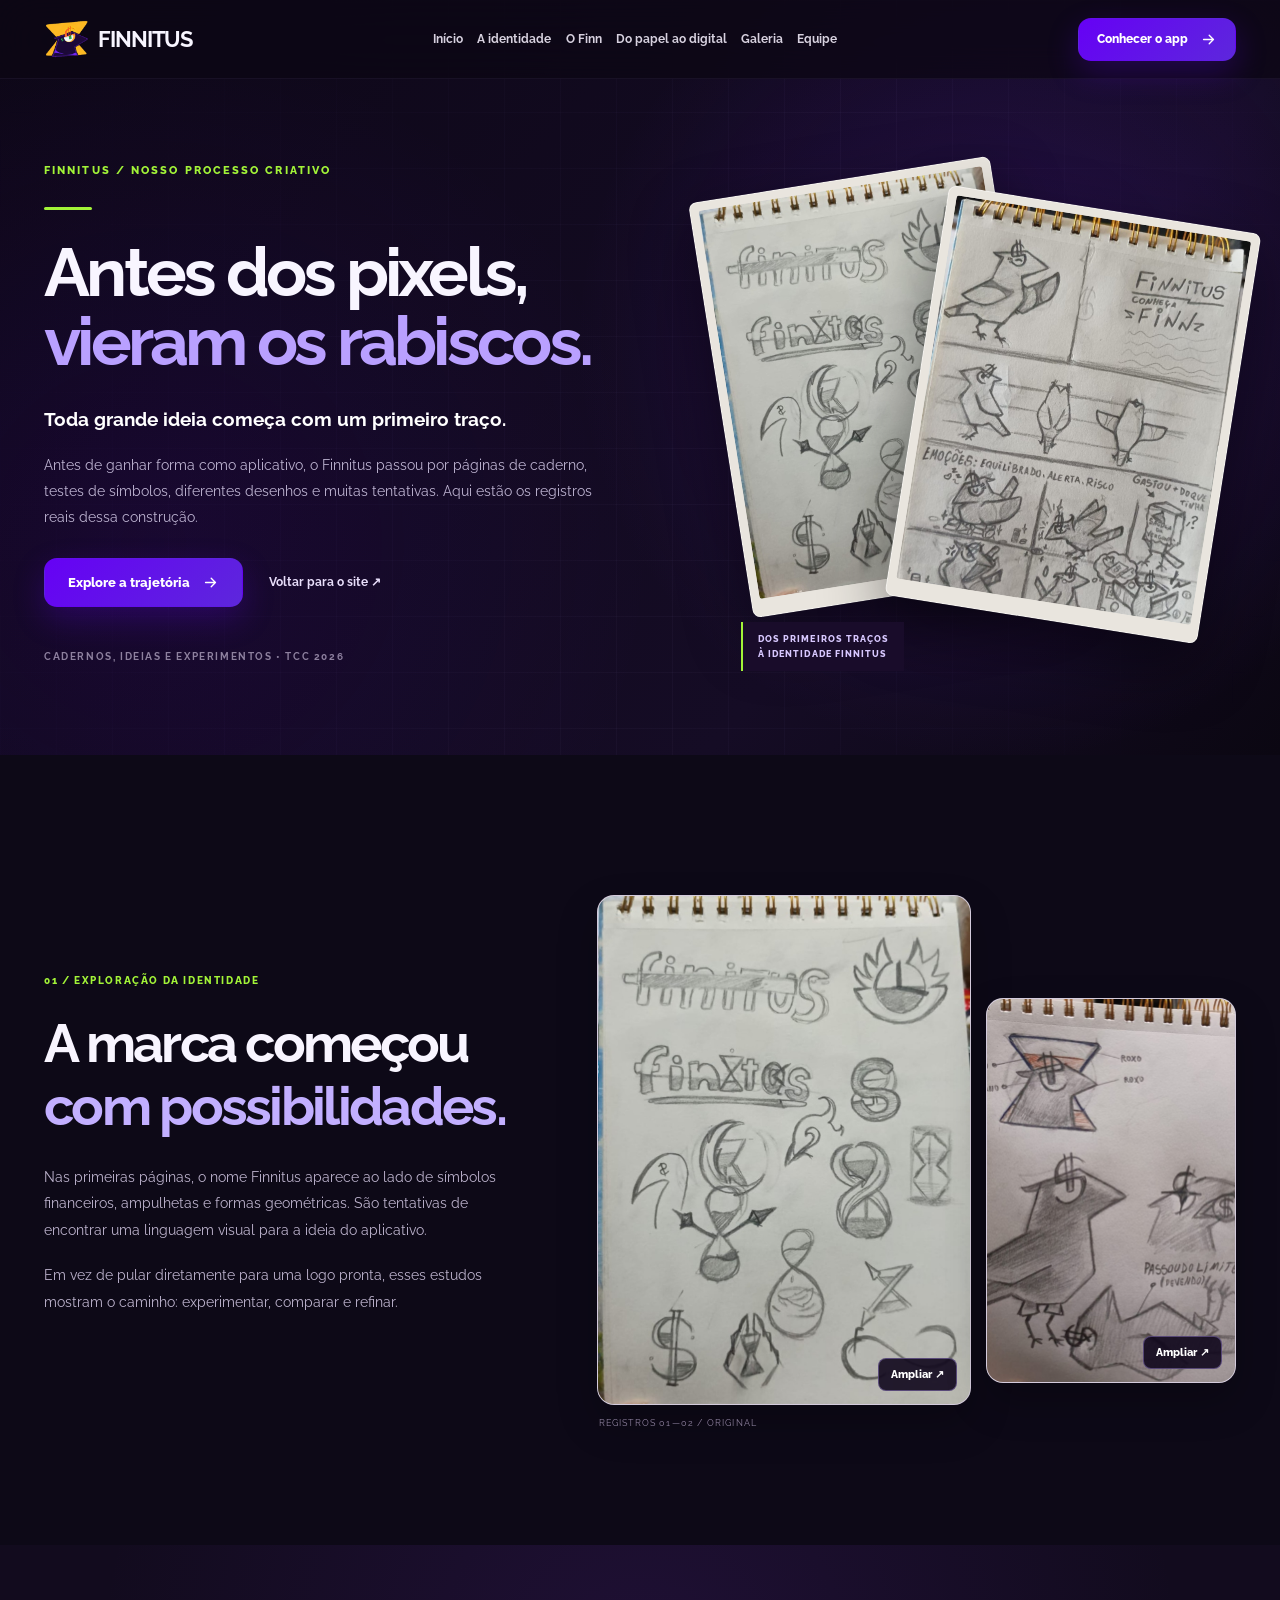
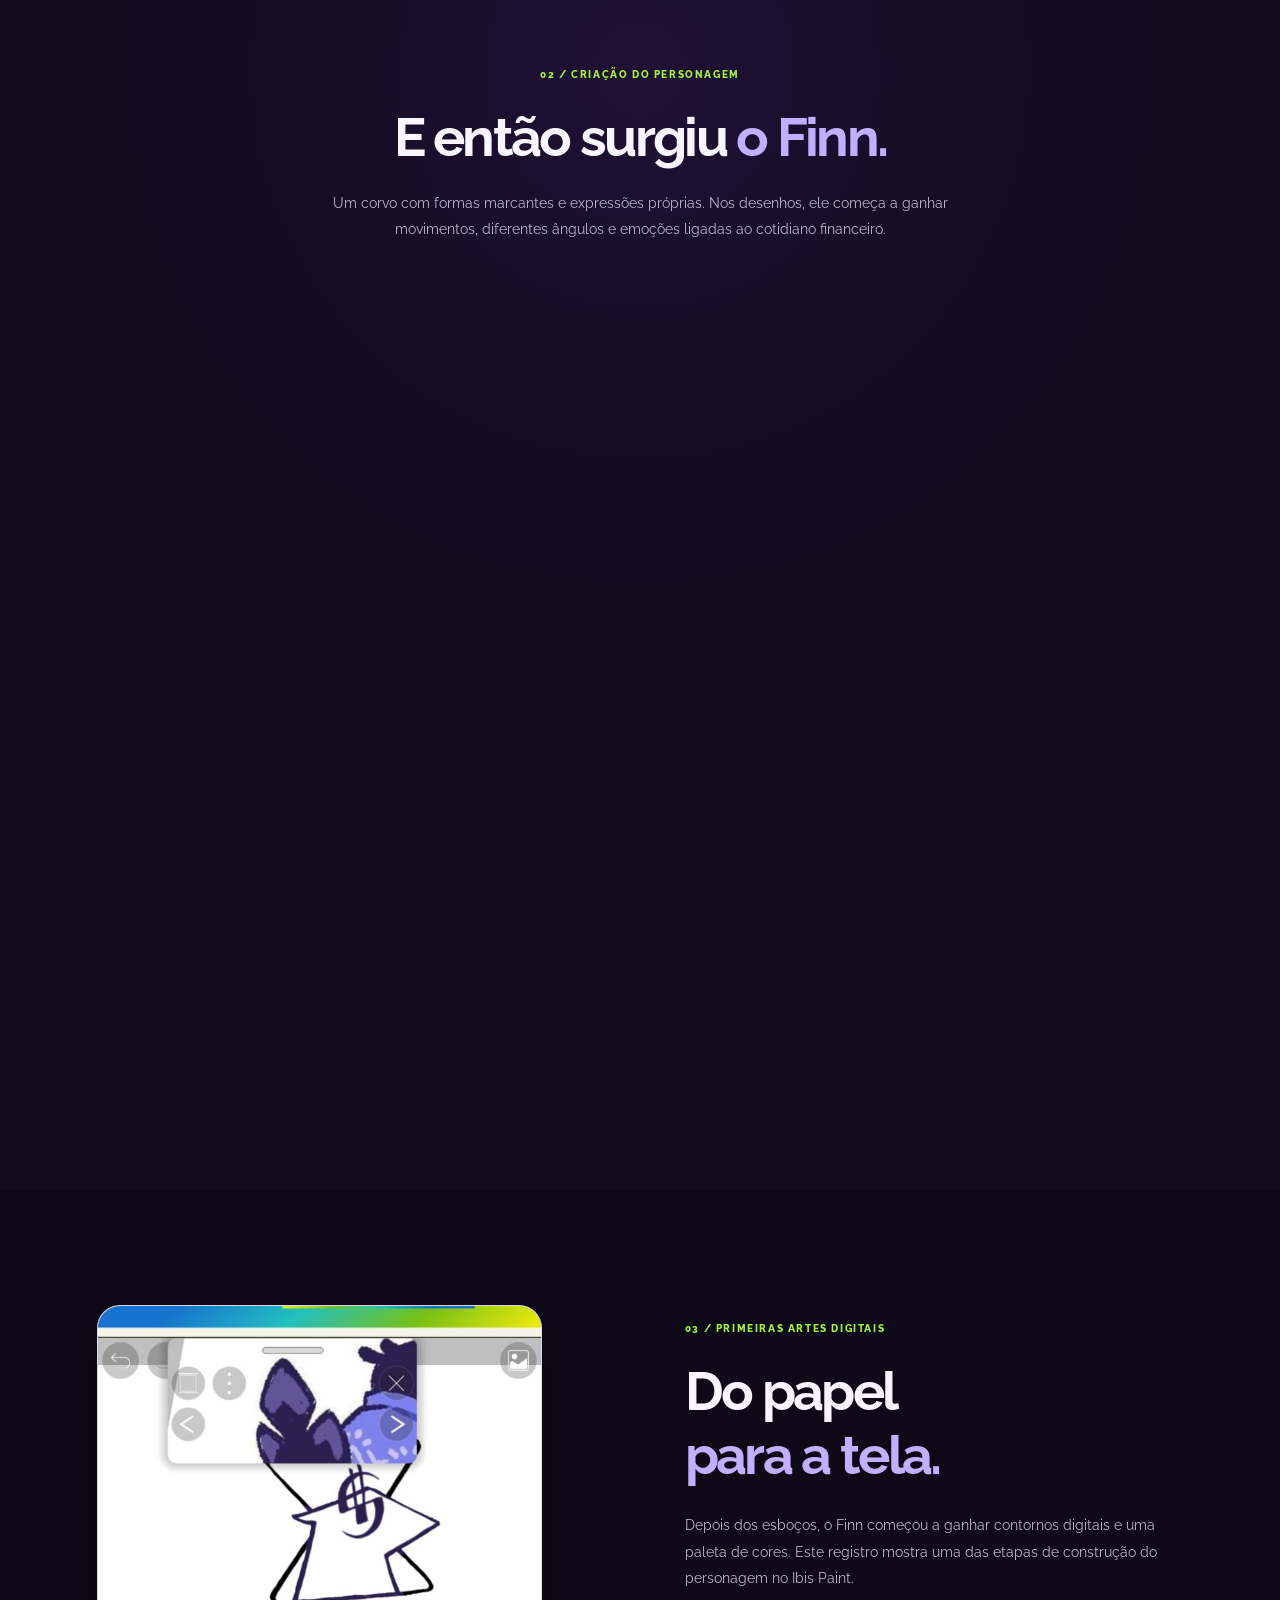
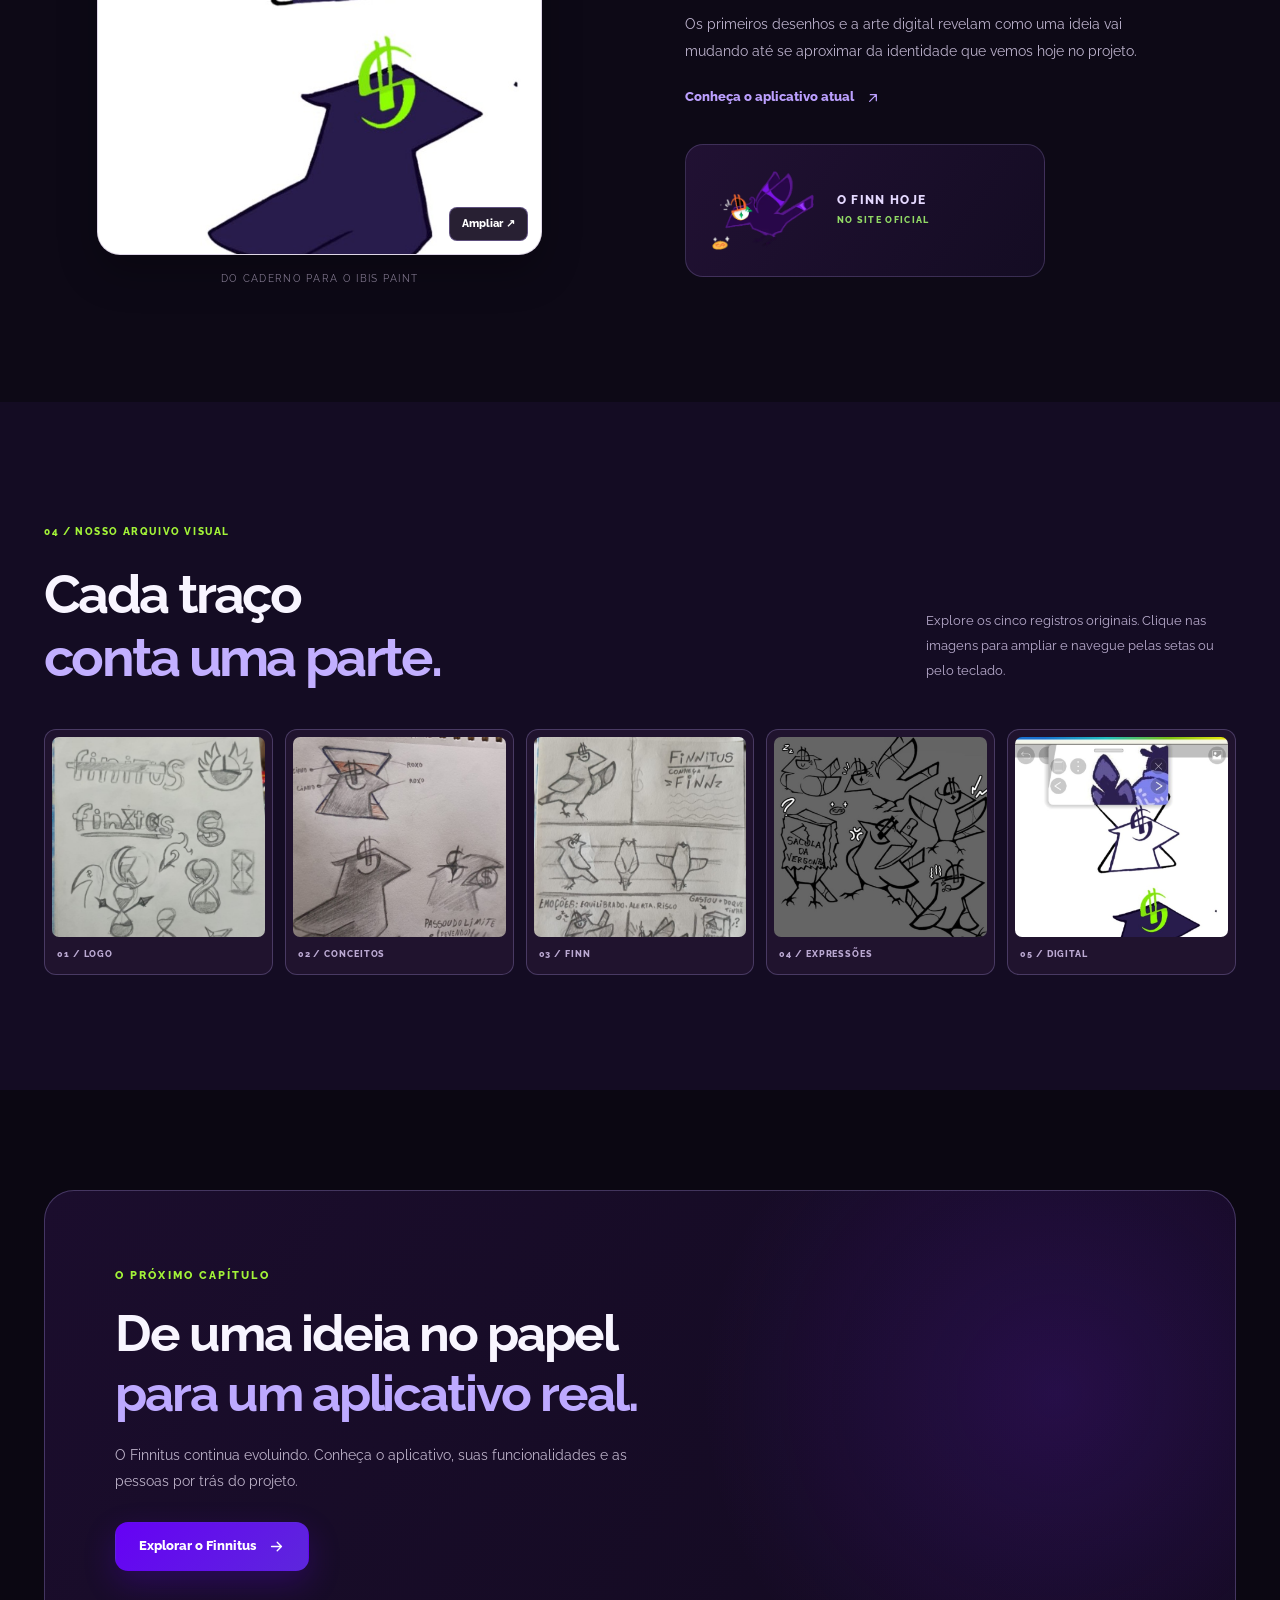
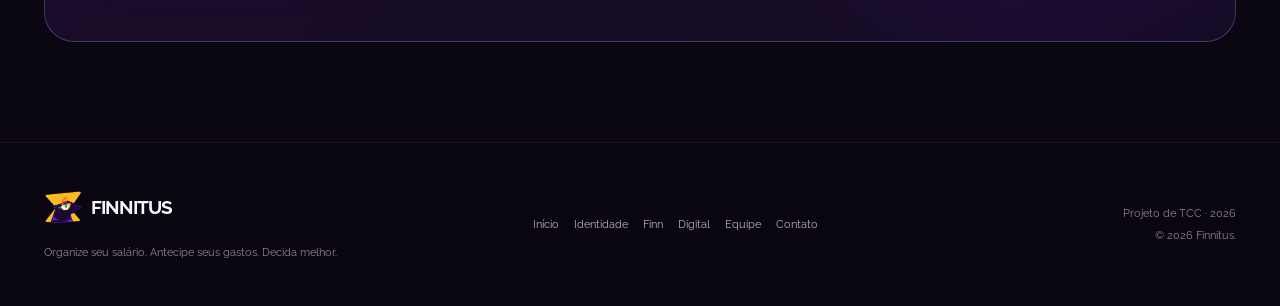
==== commit 400951d0: "att" ====
--- a/historia.html
+++ b/historia.html
@@ -70,7 +70,6 @@
           <h2 class="section-title" id="identity-heading">A marca começou<br><span>com possibilidades.</span></h2>
           <p>Nas primeiras páginas, o nome Finnitus aparece ao lado de símbolos financeiros, ampulhetas e formas geométricas. São tentativas de encontrar uma linguagem visual para a ideia do aplicativo.</p>
           <p>Em vez de pular diretamente para uma logo pronta, esses estudos mostram o caminho: experimentar, comparar e refinar.</p>
-          <div class="story-keywords"><span>Tipografia</span><span>Símbolos</span><span>Geometria</span></div>
         </div>
         <div class="story-photo-layout" data-reveal>
           <button class="story-photo story-photo-tall" type="button" data-lightbox-img="assets/historia/estudos-logo.jpg" data-lightbox-caption="Estudos iniciais da identidade — letras, símbolos e ampulhetas" aria-label="Ampliar estudos da identidade visual">
@@ -105,7 +104,7 @@
             <div class="story-figure-label"><span>02 / EXPRESSÕES E HUMOR</span><p>As emoções ajudam a aproximar o Finn de situações reais.</p></div>
           </div>
         </div>
-        <div class="story-quote" data-reveal>Mais do que um mascote, <em>um jeito de dar personalidade à educação financeira.</em></div>
+        <div class="story-quote" data-reveal>Mais do que um mascote, <em>um jeito de dar personalidade à gestão financeira.</em></div>
       </div>
     </section>
 
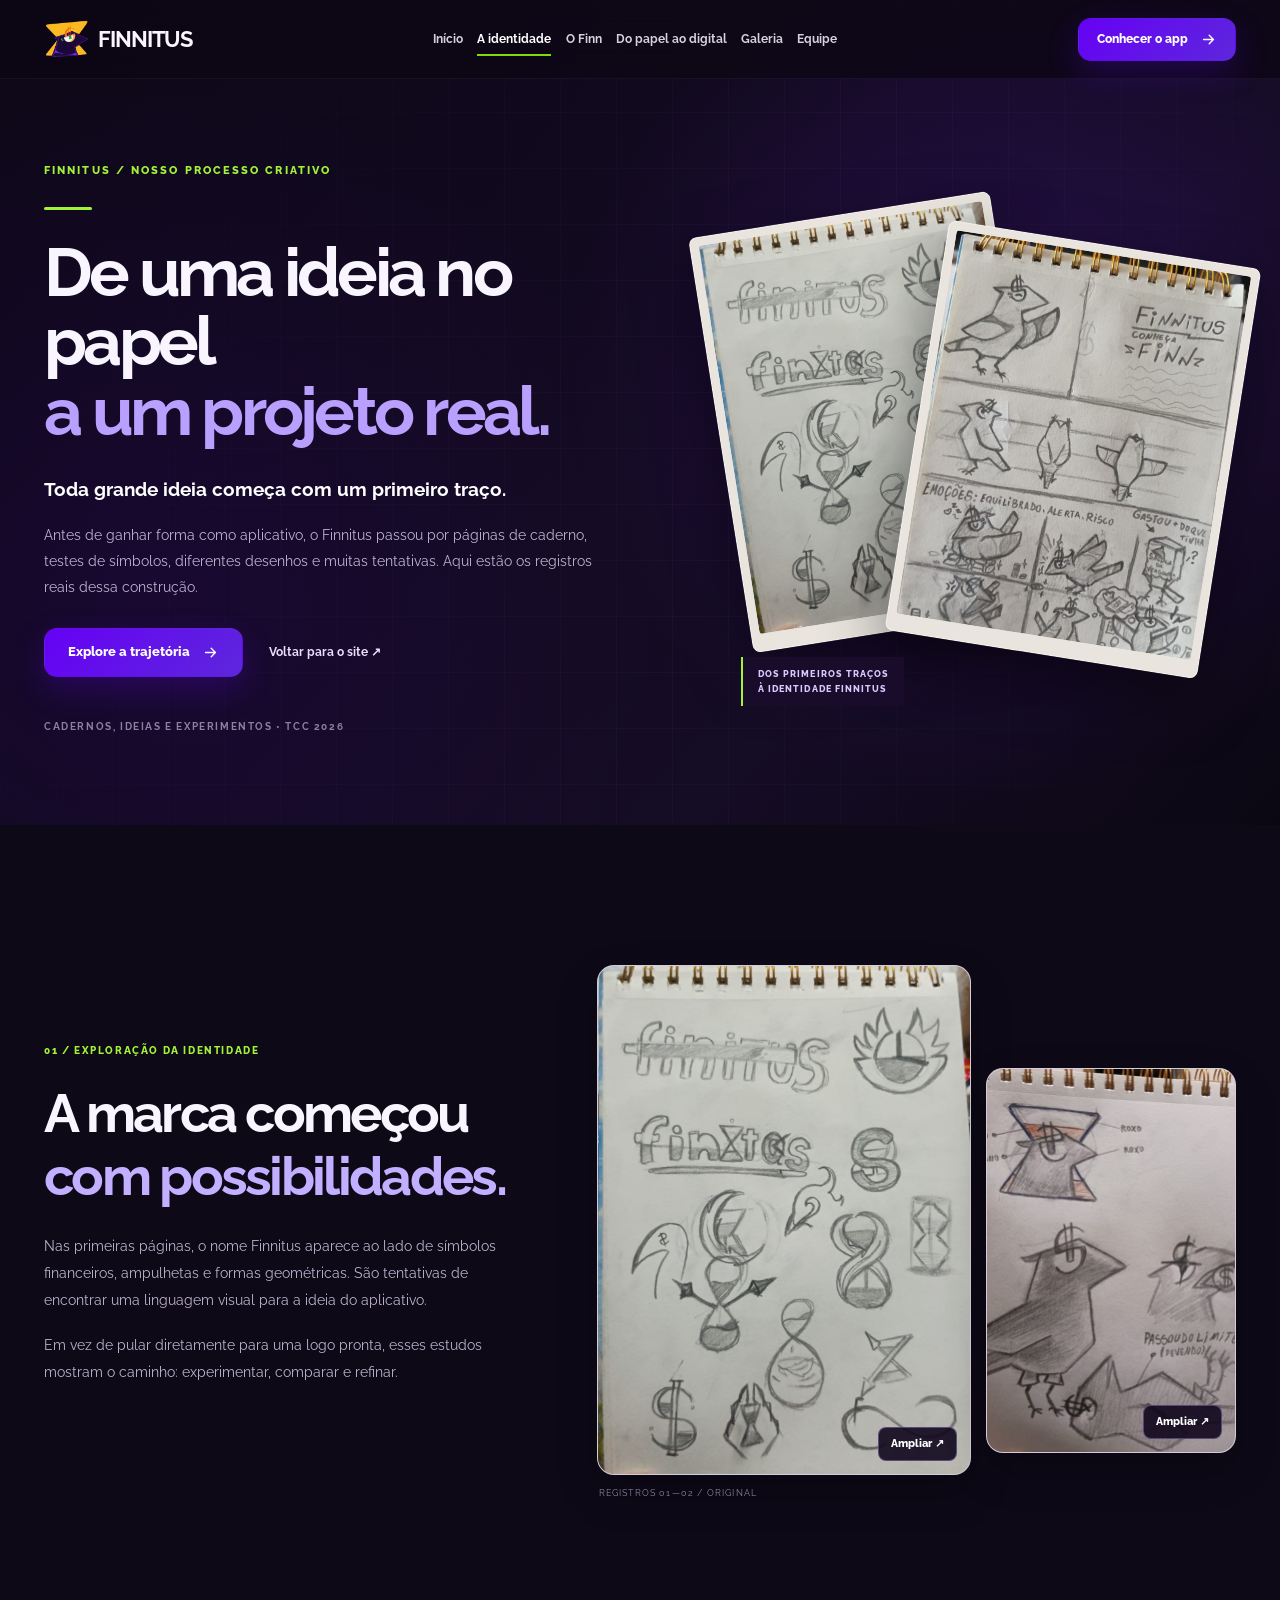
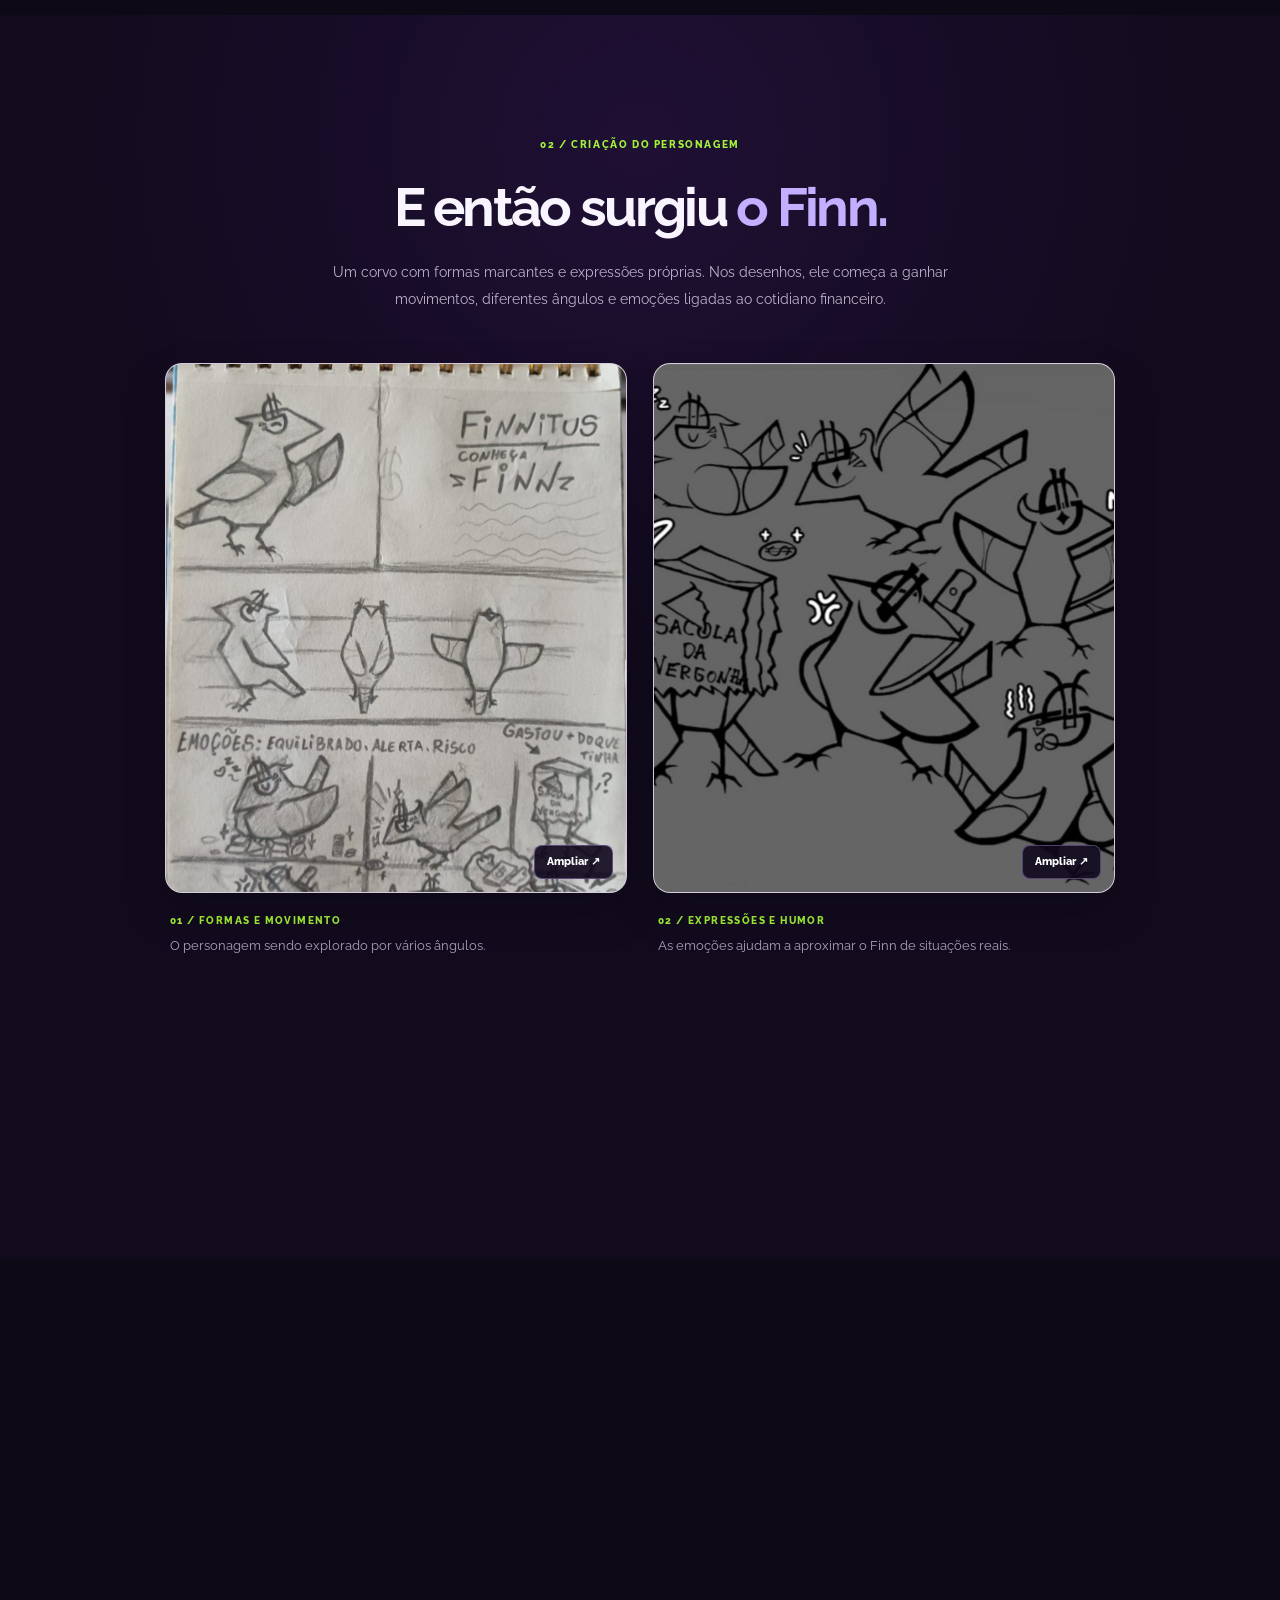
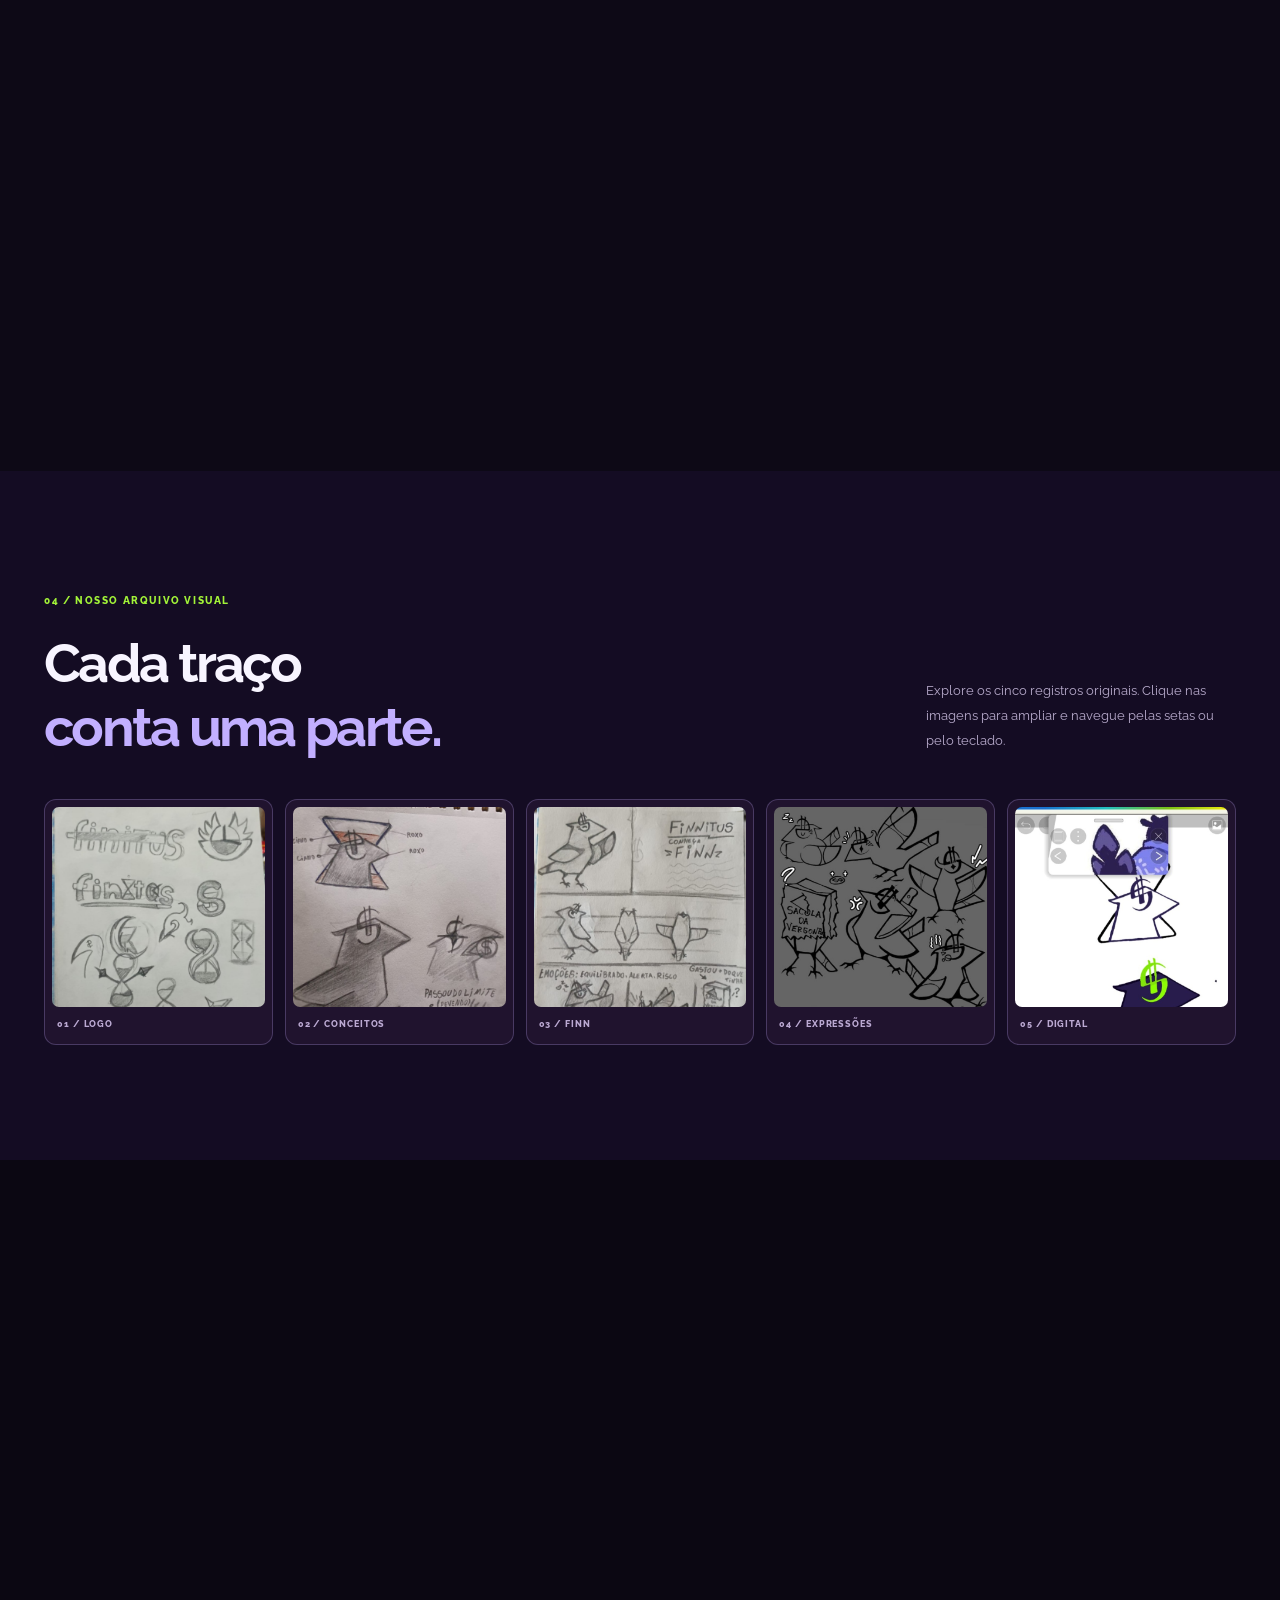
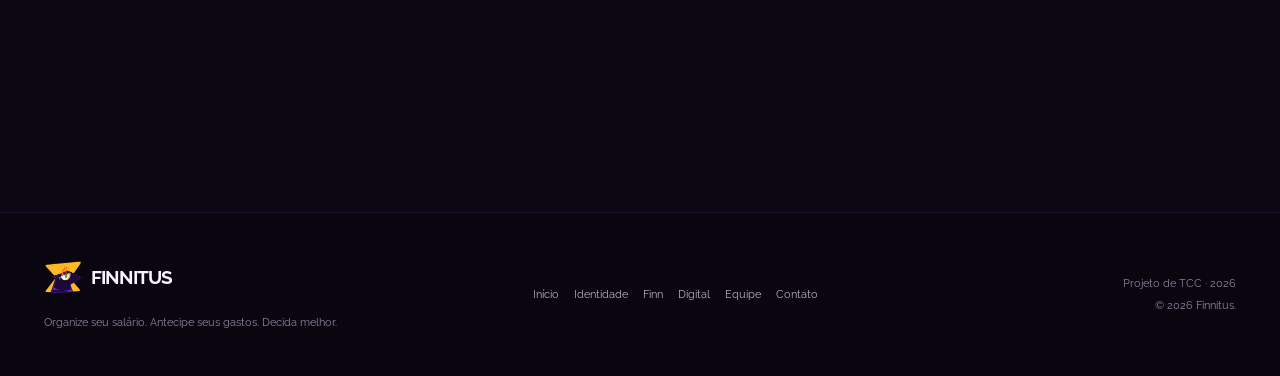
==== commit 30f573a6: "attt" ====
--- a/historia.html
+++ b/historia.html
@@ -49,7 +49,7 @@
         <div class="story-hero-copy" data-reveal>
           <span class="section-label">FINNITUS / NOSSO PROCESSO CRIATIVO</span>
           <span class="story-small-rule" aria-hidden="true"></span>
-          <h1 id="story-hero-heading">Antes dos pixels,<br><em>vieram os rabiscos.</em></h1>
+          <h1 id="story-hero-heading">De uma ideia no papel<br><em>a um projeto real.</em></h1>
           <p class="story-hero-lead">Toda grande ideia começa com um primeiro traço.</p>
           <p>Antes de ganhar forma como aplicativo, o Finnitus passou por páginas de caderno, testes de símbolos, diferentes desenhos e muitas tentativas. Aqui estão os registros reais dessa construção.</p>
           <div class="story-hero-actions"><a class="btn btn-gold" href="#identidade">Explore a trajetória <svg class="i" aria-hidden="true"><use href="#icon-arrow"/></svg></a><a class="story-text-link" href="index.html#inicio">Voltar para o site ↗</a></div>
@@ -122,7 +122,7 @@
           <p>Depois dos esboços, o Finn começou a ganhar contornos digitais e uma paleta de cores. Este registro mostra uma das etapas de construção do personagem no Ibis Paint.</p>
           <p>Os primeiros desenhos e a arte digital revelam como uma ideia vai mudando até se aproximar da identidade que vemos hoje no projeto.</p>
           <a href="index.html#funcionalidades" class="history-preview-link">Conheça o aplicativo atual <svg class="i" aria-hidden="true"><use href="#icon-arrow-up-right"/></svg></a>
-          <div class="story-current-finn" aria-label="Versão atual do mascote no site"><img src="assets/finn-voando.png" alt="Finn, mascote atual do Finnitus, em uma pose de voo" loading="lazy"/><span>O FINN HOJE<br><small>NO SITE OFICIAL</small></span></div>
+          <div class="story-current-finn" aria-label="Versão atual do mascote no site"><img src="assets/finn-icone.png" alt="Finn, mascote atual do Finnitus, em uma pose de voo" loading="lazy"/><span>O FINN HOJE<br><small>NO SITE OFICIAL</small></span></div>
         </div>
       </div>
     </section>
@@ -160,5 +160,62 @@
     <figure><img src="" alt="" id="story-lightbox-image"/><figcaption><span id="story-lightbox-caption"></span><small id="story-lightbox-count"></small></figcaption></figure>
     <button class="story-lightbox-nav story-lightbox-next" type="button" data-lightbox-next aria-label="Próxima imagem">›</button>
   </dialog>
+  <!-- Destaca automaticamente o item da seção visível, como no index.html. -->
+  <script>
+    (() => {
+      const ids = ['identidade', 'finn', 'digital', 'galeria'];
+      const sections = ids.map(id => document.getElementById(id)).filter(Boolean);
+      const navLinks = [...document.querySelectorAll('.desktop-nav a, .mobile-nav a')]
+        .filter(link => ids.some(id => link.getAttribute('href') === `#${id}`));
+      const header = document.querySelector('.site-header');
+      let scheduled = false;
+
+      function updateActiveSection() {
+        scheduled = false;
+        if (!sections.length) return;
+
+        // A seção passa a ser ativa ao chegar à área de leitura da página.
+        const headerHeight = header ? header.getBoundingClientRect().height : 0;
+        const readingLine = headerHeight + Math.min(window.innerHeight * 0.22, 160);
+        let activeId = sections[0].id;
+
+        for (const section of sections) {
+          if (section.getBoundingClientRect().top <= readingLine) {
+            activeId = section.id;
+          } else {
+            break;
+          }
+        }
+
+        navLinks.forEach(link => {
+          const active = link.getAttribute('href') === `#${activeId}`;
+          link.classList.toggle('is-current', active);
+          if (active) link.setAttribute('aria-current', 'location');
+          else link.removeAttribute('aria-current');
+        });
+      }
+
+      function requestUpdate() {
+        if (!scheduled) {
+          scheduled = true;
+          window.requestAnimationFrame(updateActiveSection);
+        }
+      }
+
+      window.addEventListener('scroll', requestUpdate, { passive: true });
+      window.addEventListener('resize', requestUpdate);
+      window.addEventListener('hashchange', requestUpdate);
+      navLinks.forEach(link => link.addEventListener('click', () => {
+        navLinks.forEach(other => {
+          const active = other.getAttribute('href') === link.getAttribute('href');
+          other.classList.toggle('is-current', active);
+          if (active) other.setAttribute('aria-current', 'location');
+          else other.removeAttribute('aria-current');
+        });
+      }));
+      requestUpdate();
+      window.addEventListener('load', requestUpdate);
+    })();
+  </script>
 </body>
 </html>
--- a/styles.css
+++ b/styles.css
@@ -4029,11 +4029,13 @@
   position: absolute;
   z-index: 2;
   width: clamp(220px, 23vw, 310px);
-  max-height: 100%;
+  max-height: calc(100% - 44px);
   right: clamp(16px, 6.5vw, 105px);
-  bottom: -17px;
+  top: 50%;
+  bottom: auto;
+  transform: translateY(-50%);
   object-fit: contain;
-  object-position: center bottom;
+  object-position: center;
   filter: drop-shadow(0 16px 30px rgba(10, 3, 24, 0.35));
 }
 
@@ -4094,7 +4096,9 @@
     width: 225px;
     max-height: 225px;
     right: 18px;
-    bottom: -10px;
+    top: auto;
+    bottom: 6px;
+    transform: none;
   }
 
   .download-banner::before {
@@ -4951,3 +4955,107 @@
   .desktop-nav { gap: clamp(8px,1.1vw,19px); }
   .desktop-nav a { white-space: nowrap; }
 }
+
+
+/* Destaques nos títulos da prévia — paleta existente Finnitus */
+.app-lab .demo-copy h3 .demo-purple { color: var(--purple-light); }
+.app-lab .demo-copy h3 .demo-green { color: var(--green); }
+.app-lab .demo-copy h3 .demo-lilac { color: var(--lilac); }
+.app-lab .demo-copy h3 .demo-orange { color: var(--orange); }
+
+/* ============================================================
+   FINNITUS | Banner Google Play — mascote alinhado no centro
+   Regra final: substitui posicionamentos antigos do Finn.
+   ============================================================ */
+.download-banner {
+  position: relative;
+  display: flex;
+  align-items: center;
+  min-height: 370px;
+  overflow: hidden;
+}
+
+.download-banner .download-copy {
+  position: relative;
+  z-index: 3;
+  flex: 0 1 68%;
+  width: 68%;
+  max-width: none;
+  padding: 54px clamp(28px, 5vw, 76px);
+}
+
+.download-banner .download-finn {
+  display: block;
+  position: absolute;
+  z-index: 2;
+  top: 50%;
+  right: clamp(22px, 6%, 90px);
+  bottom: auto;
+  left: auto;
+  width: clamp(190px, 22vw, 280px);
+  height: auto;
+  max-height: 300px;
+  margin: 0;
+  /* Centralização independente da animação de flutuação. */
+  translate: 0 -50%;
+  transform: none;
+  animation: finnBob 6s ease-in-out infinite;
+  object-fit: contain;
+  object-position: center;
+}
+
+@media (min-width: 761px) and (max-width: 970px) {
+  .download-banner .download-copy {
+    flex-basis: 68%;
+    width: 68%;
+    padding: 40px 32px;
+  }
+  .download-banner .download-finn {
+    right: 15px;
+    width: clamp(160px, 26vw, 235px);
+  }
+}
+
+@media (max-width: 760px) {
+  .download-banner {
+    display: flex;
+    flex-direction: column;
+    align-items: stretch;
+    min-height: 0;
+  }
+  .download-banner .download-copy {
+    flex: none;
+    width: 100%;
+    padding: 36px 28px 16px;
+  }
+  .download-banner .download-finn {
+    position: relative;
+    top: auto;
+    right: auto;
+    bottom: auto;
+    left: auto;
+    width: min(52vw, 225px);
+    max-height: 230px;
+    margin: 0 auto 22px;
+    translate: none;
+    transform: none;
+  }
+}
+
+@media (max-width: 520px) {
+  .download-banner .download-copy {
+    padding: 32px 23px 14px;
+  }
+  .download-banner .download-finn {
+    width: min(55vw, 195px);
+    max-height: 200px;
+    margin-bottom: 18px;
+  }
+}
+
+/* Banner: remove o círculo contornado atrás do Finn.
+   Mantém somente o brilho roxo discreto no fundo. */
+.download-banner::after {
+  content: none;
+  display: none;
+}
